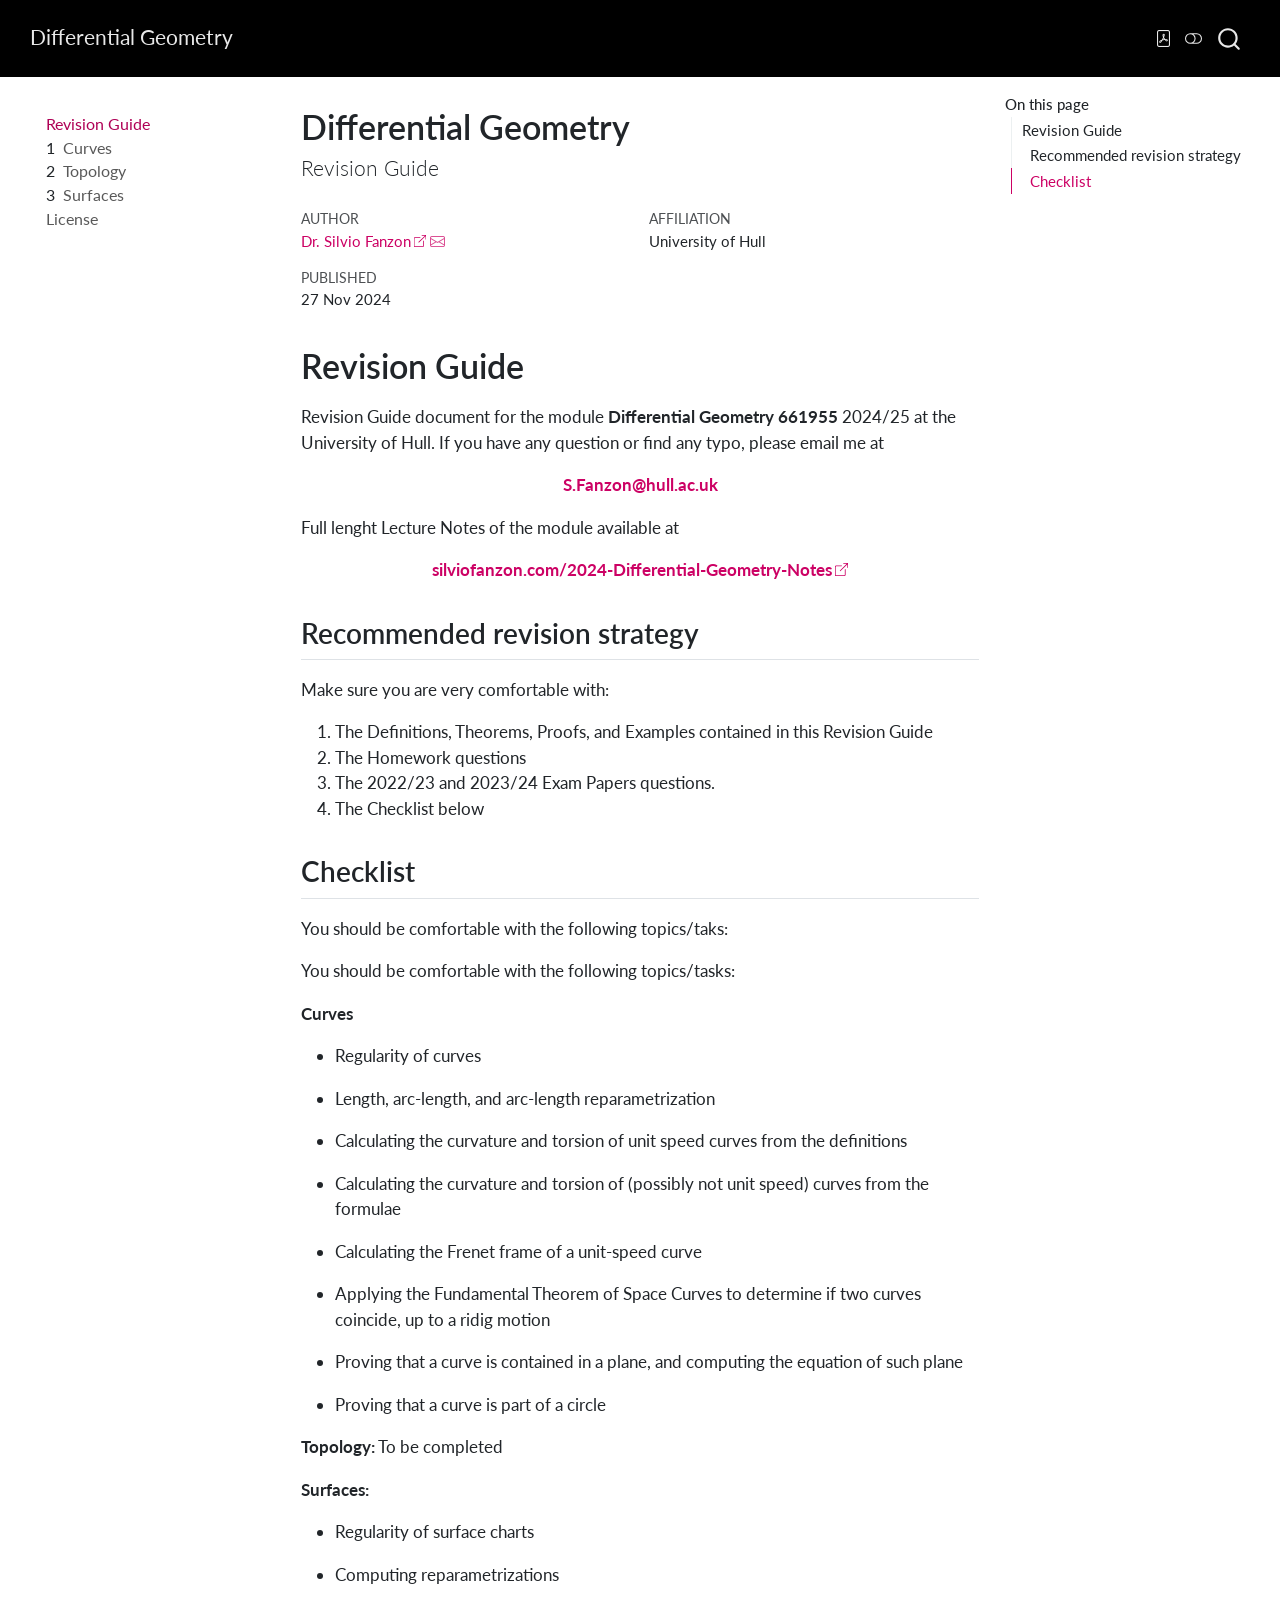
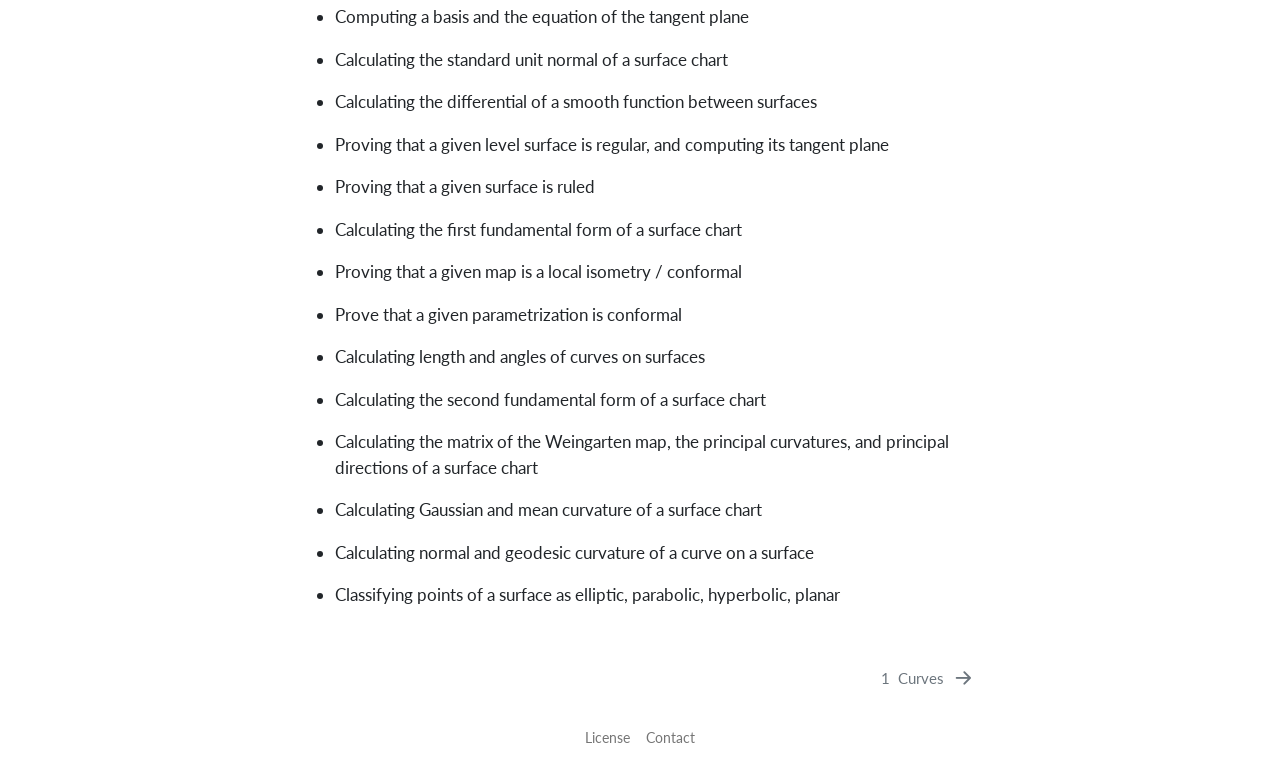
==== docs/index.html @ 099c8d50 "Signed-off-by: Silvio Fanzon <silvio.fanzon@gmail.com>" ====
<!DOCTYPE html>
<html xmlns="http://www.w3.org/1999/xhtml" lang="en" xml:lang="en"><head>

<meta charset="utf-8">
<meta name="generator" content="quarto-1.5.57">

<meta name="viewport" content="width=device-width, initial-scale=1.0, user-scalable=yes">

<meta name="author" content="Dr.&nbsp;Silvio Fanzon">
<meta name="dcterms.date" content="2024-11-27">

<title>Differential Geometry</title>
<style>
code{white-space: pre-wrap;}
span.smallcaps{font-variant: small-caps;}
div.columns{display: flex; gap: min(4vw, 1.5em);}
div.column{flex: auto; overflow-x: auto;}
div.hanging-indent{margin-left: 1.5em; text-indent: -1.5em;}
ul.task-list{list-style: none;}
ul.task-list li input[type="checkbox"] {
  width: 0.8em;
  margin: 0 0.8em 0.2em -1em; /* quarto-specific, see https://github.com/quarto-dev/quarto-cli/issues/4556 */ 
  vertical-align: middle;
}
</style>


<script src="site_libs/quarto-nav/quarto-nav.js"></script>
<script src="site_libs/quarto-nav/headroom.min.js"></script>
<script src="site_libs/clipboard/clipboard.min.js"></script>
<script src="site_libs/quarto-search/autocomplete.umd.js"></script>
<script src="site_libs/quarto-search/fuse.min.js"></script>
<script src="site_libs/quarto-search/quarto-search.js"></script>
<meta name="quarto:offset" content="./">
<link href="./sections/chap_1.html" rel="next">
<link href="./images/favicon.png" rel="icon" type="image/png">
<script src="site_libs/quarto-html/quarto.js"></script>
<script src="site_libs/quarto-html/popper.min.js"></script>
<script src="site_libs/quarto-html/tippy.umd.min.js"></script>
<script src="site_libs/quarto-html/anchor.min.js"></script>
<link href="site_libs/quarto-html/tippy.css" rel="stylesheet">
<link href="site_libs/quarto-html/quarto-syntax-highlighting.css" rel="stylesheet" class="quarto-color-scheme" id="quarto-text-highlighting-styles">
<link href="site_libs/quarto-html/quarto-syntax-highlighting-dark.css" rel="prefetch" class="quarto-color-scheme quarto-color-alternate" id="quarto-text-highlighting-styles">
<script src="site_libs/bootstrap/bootstrap.min.js"></script>
<link href="site_libs/bootstrap/bootstrap-icons.css" rel="stylesheet">
<link href="site_libs/bootstrap/bootstrap.min.css" rel="stylesheet" class="quarto-color-scheme" id="quarto-bootstrap" data-mode="light">
<link href="site_libs/bootstrap/bootstrap-dark.min.css" rel="prefetch" class="quarto-color-scheme quarto-color-alternate" id="quarto-bootstrap" data-mode="dark">
<link href="site_libs/quarto-contrib/foldbox/foldbox.css" rel="stylesheet">
<script id="quarto-search-options" type="application/json">{
  "location": "navbar",
  "copy-button": false,
  "collapse-after": 3,
  "panel-placement": "end",
  "type": "overlay",
  "limit": 50,
  "keyboard-shortcut": [
    "f",
    "/",
    "s"
  ],
  "language": {
    "search-no-results-text": "No results",
    "search-matching-documents-text": "matching documents",
    "search-copy-link-title": "Copy link to search",
    "search-hide-matches-text": "Hide additional matches",
    "search-more-match-text": "more match in this document",
    "search-more-matches-text": "more matches in this document",
    "search-clear-button-title": "Clear",
    "search-text-placeholder": "",
    "search-detached-cancel-button-title": "Cancel",
    "search-submit-button-title": "Submit",
    "search-label": "Search"
  }
}</script>
<style>
.TODO {
  --color1: #e7b1b4;
  --color2: #8c3236;
}
.Important {
  --color1: #f4cce0;
  --color2: #db4d92;
}
.Theorem {
  --color1: #f4cce0;
  --color2: #db4d92;
}
.Lemma {
  --color1: #f4cce0;
  --color2: #db4d92;
}
.Example {
  --color1: #bce5de;
  --color2: #21aa93;
}
.Question {
  --color1: #f4cce0;
  --color2: #db4d92;
}
.DONE {
  --color1: #cce7b1;
  --color2: #86b754;
}
.Warning {
  --color1: #f4cce0;
  --color2: #db4d92;
}
.Corollary {
  --color1: #f4cce0;
  --color2: #db4d92;
}
.Proposition {
  --color1: #f4cce0;
  --color2: #db4d92;
}
.Notation {
  --color1: #c6e6ed;
  --color2: #1995ad;
}
.Problem {
  --color1: #f4cce0;
  --color2: #db4d92;
}
.Remark {
  --color1: #bce5de;
  --color2: #21aa93;
}
.Definition {
  --color1: #c6e6ed;
  --color2: #1995ad;
}
.Proof {
  --color1: #f1f1f2;
  --color2: #c0c0c1;
}
.Conjecture {
  --color1: #f4cce0;
  --color2: #db4d92;
}
.Axiom {
  --color1: #f4cce0;
  --color2: #db4d92;
}
</style>


</head>

<body class="nav-sidebar floating nav-fixed">

<div id="quarto-search-results"></div>
  <header id="quarto-header" class="headroom fixed-top">
    <nav class="navbar navbar-expand-lg " data-bs-theme="dark">
      <div class="navbar-container container-fluid">
      <div class="navbar-brand-container mx-auto">
    <a class="navbar-brand" href="./index.html">
    <span class="navbar-title">Differential Geometry</span>
    </a>
  </div>
        <div class="quarto-navbar-tools tools-end">
    <a href="./Differential-Geometry.pdf" title="Download PDF" class="quarto-navigation-tool px-1" aria-label="Download PDF"><i class="bi bi-file-pdf"></i></a>
  <a href="" class="quarto-color-scheme-toggle quarto-navigation-tool  px-1" onclick="window.quartoToggleColorScheme(); return false;" title="Toggle dark mode"><i class="bi"></i></a>
</div>
          <div id="quarto-search" class="" title="Search"></div>
      </div> <!-- /container-fluid -->
    </nav>
  <nav class="quarto-secondary-nav">
    <div class="container-fluid d-flex">
      <button type="button" class="quarto-btn-toggle btn" data-bs-toggle="collapse" role="button" data-bs-target=".quarto-sidebar-collapse-item" aria-controls="quarto-sidebar" aria-expanded="false" aria-label="Toggle sidebar navigation" onclick="if (window.quartoToggleHeadroom) { window.quartoToggleHeadroom(); }">
        <i class="bi bi-layout-text-sidebar-reverse"></i>
      </button>
        <nav class="quarto-page-breadcrumbs" aria-label="breadcrumb"><ol class="breadcrumb"><li class="breadcrumb-item"><a href="./index.html">Revision Guide</a></li></ol></nav>
        <a class="flex-grow-1" role="navigation" data-bs-toggle="collapse" data-bs-target=".quarto-sidebar-collapse-item" aria-controls="quarto-sidebar" aria-expanded="false" aria-label="Toggle sidebar navigation" onclick="if (window.quartoToggleHeadroom) { window.quartoToggleHeadroom(); }">      
        </a>
    </div>
  </nav>
</header>
<!-- content -->
<div id="quarto-content" class="quarto-container page-columns page-rows-contents page-layout-article page-navbar">
<!-- sidebar -->
  <nav id="quarto-sidebar" class="sidebar collapse collapse-horizontal quarto-sidebar-collapse-item sidebar-navigation floating overflow-auto">
    <div class="sidebar-menu-container"> 
    <ul class="list-unstyled mt-1">
        <li class="sidebar-item">
  <div class="sidebar-item-container"> 
  <a href="./index.html" class="sidebar-item-text sidebar-link active">
 <span class="menu-text">Revision Guide</span></a>
  </div>
</li>
        <li class="sidebar-item">
  <div class="sidebar-item-container"> 
  <a href="./sections/chap_1.html" class="sidebar-item-text sidebar-link">
 <span class="menu-text"><span class="chapter-number">1</span>&nbsp; <span class="chapter-title">Curves</span></span></a>
  </div>
</li>
        <li class="sidebar-item">
  <div class="sidebar-item-container"> 
  <a href="./sections/chap_2.html" class="sidebar-item-text sidebar-link">
 <span class="menu-text"><span class="chapter-number">2</span>&nbsp; <span class="chapter-title">Topology</span></span></a>
  </div>
</li>
        <li class="sidebar-item">
  <div class="sidebar-item-container"> 
  <a href="./sections/chap_3.html" class="sidebar-item-text sidebar-link">
 <span class="menu-text"><span class="chapter-number">3</span>&nbsp; <span class="chapter-title">Surfaces</span></span></a>
  </div>
</li>
        <li class="sidebar-item">
  <div class="sidebar-item-container"> 
  <a href="./sections/license.html" class="sidebar-item-text sidebar-link">
 <span class="menu-text">License</span></a>
  </div>
</li>
    </ul>
    </div>
</nav>
<div id="quarto-sidebar-glass" class="quarto-sidebar-collapse-item" data-bs-toggle="collapse" data-bs-target=".quarto-sidebar-collapse-item"></div>
<!-- margin-sidebar -->
    <div id="quarto-margin-sidebar" class="sidebar margin-sidebar">
        <nav id="TOC" role="doc-toc" class="toc-active">
    <h2 id="toc-title">On this page</h2>
   
  <ul>
  <li><a href="#revision-guide" id="toc-revision-guide" class="nav-link active" data-scroll-target="#revision-guide">Revision Guide</a>
  <ul class="collapse">
  <li><a href="#recommended-revision-strategy" id="toc-recommended-revision-strategy" class="nav-link" data-scroll-target="#recommended-revision-strategy">Recommended revision strategy</a></li>
  <li><a href="#checklist" id="toc-checklist" class="nav-link" data-scroll-target="#checklist">Checklist</a></li>
  </ul></li>
  </ul>
</nav>
    </div>
<!-- main -->
<main class="content" id="quarto-document-content">

<header id="title-block-header" class="quarto-title-block default">
<div class="quarto-title">
<h1 class="title">Differential Geometry</h1>
<p class="subtitle lead">Revision Guide</p>
</div>


<div class="quarto-title-meta-author">
  <div class="quarto-title-meta-heading">Author</div>
  <div class="quarto-title-meta-heading">Affiliation</div>
  
    <div class="quarto-title-meta-contents">
    <p class="author"><a href="https://www.silviofanzon.com">Dr.&nbsp;Silvio Fanzon</a> <a href="mailto:S.Fanzon@hull.ac.uk" class="quarto-title-author-email"><i class="bi bi-envelope"></i></a> </p>
  </div>
  <div class="quarto-title-meta-contents">
        <p class="affiliation">
            University of Hull
          </p>
      </div>
  </div>

<div class="quarto-title-meta">

      
    <div>
    <div class="quarto-title-meta-heading">Published</div>
    <div class="quarto-title-meta-contents">
      <p class="date">27 Nov 2024</p>
    </div>
  </div>
  
    
  </div>
  


</header>


<section id="revision-guide" class="level1 unnumbered">
<h1 class="unnumbered">Revision Guide</h1>
<p>Revision Guide document for the module <strong>Differential Geometry 661955</strong> 2024/25 at the University of Hull. If you have any question or find any typo, please email me at</p>
<div style="text-align: center;">
<p><strong><a href="mailto:%20S.Fanzon@hull.ac.uk">S.Fanzon@hull.ac.uk</a></strong></p>
</div>
<p>Full lenght Lecture Notes of the module available at</p>
<div style="text-align: center;">
<p><strong><a href="https://www.silviofanzon.com/2024-Differential-Geometry-Notes">silviofanzon.com/2024-Differential-Geometry-Notes</a></strong></p>
</div>
<section id="recommended-revision-strategy" class="level2 unnumbered">
<h2 class="unnumbered anchored" data-anchor-id="recommended-revision-strategy">Recommended revision strategy</h2>
<p>Make sure you are very comfortable with:</p>
<ol type="1">
<li>The Definitions, Theorems, Proofs, and Examples contained in this Revision Guide</li>
<li>The Homework questions</li>
<li>The 2022/23 and 2023/24 Exam Papers questions.</li>
<li>The Checklist below</li>
</ol>
</section>
<section id="checklist" class="level2 unnumbered">
<h2 class="unnumbered anchored" data-anchor-id="checklist">Checklist</h2>
<p>You should be comfortable with the following topics/taks:</p>
<p>You should be comfortable with the following topics/tasks:</p>
<p><strong>Curves</strong></p>
<ul>
<li><p>Regularity of curves</p></li>
<li><p>Length, arc-length, and arc-length reparametrization</p></li>
<li><p>Calculating the curvature and torsion of unit speed curves from the definitions</p></li>
<li><p>Calculating the curvature and torsion of (possibly not unit speed) curves from the formulae</p></li>
<li><p>Calculating the Frenet frame of a unit-speed curve</p></li>
<li><p>Applying the Fundamental Theorem of Space Curves to determine if two curves coincide, up to a ridig motion</p></li>
<li><p>Proving that a curve is contained in a plane, and computing the equation of such plane</p></li>
<li><p>Proving that a curve is part of a circle</p></li>
</ul>
<p><strong>Topology:</strong> To be completed</p>
<p><strong>Surfaces:</strong></p>
<ul>
<li><p>Regularity of surface charts</p></li>
<li><p>Computing reparametrizations</p></li>
<li><p>Computing a basis and the equation of the tangent plane</p></li>
<li><p>Calculating the standard unit normal of a surface chart</p></li>
<li><p>Calculating the differential of a smooth function between surfaces</p></li>
<li><p>Proving that a given level surface is regular, and computing its tangent plane</p></li>
<li><p>Proving that a given surface is ruled</p></li>
<li><p>Calculating the first fundamental form of a surface chart</p></li>
<li><p>Proving that a given map is a local isometry / conformal</p></li>
<li><p>Prove that a given parametrization is conformal</p></li>
<li><p>Calculating length and angles of curves on surfaces</p></li>
<li><p>Calculating the second fundamental form of a surface chart</p></li>
<li><p>Calculating the matrix of the Weingarten map, the principal curvatures, and principal directions of a surface chart</p></li>
<li><p>Calculating Gaussian and mean curvature of a surface chart</p></li>
<li><p>Calculating normal and geodesic curvature of a curve on a surface</p></li>
<li><p>Classifying points of a surface as elliptic, parabolic, hyperbolic, planar</p></li>
</ul>


</section>
</section>

</main> <!-- /main -->
<script id="quarto-html-after-body" type="application/javascript">
window.document.addEventListener("DOMContentLoaded", function (event) {
  const toggleBodyColorMode = (bsSheetEl) => {
    const mode = bsSheetEl.getAttribute("data-mode");
    const bodyEl = window.document.querySelector("body");
    if (mode === "dark") {
      bodyEl.classList.add("quarto-dark");
      bodyEl.classList.remove("quarto-light");
    } else {
      bodyEl.classList.add("quarto-light");
      bodyEl.classList.remove("quarto-dark");
    }
  }
  const toggleBodyColorPrimary = () => {
    const bsSheetEl = window.document.querySelector("link#quarto-bootstrap");
    if (bsSheetEl) {
      toggleBodyColorMode(bsSheetEl);
    }
  }
  toggleBodyColorPrimary();  
  const disableStylesheet = (stylesheets) => {
    for (let i=0; i < stylesheets.length; i++) {
      const stylesheet = stylesheets[i];
      stylesheet.rel = 'prefetch';
    }
  }
  const enableStylesheet = (stylesheets) => {
    for (let i=0; i < stylesheets.length; i++) {
      const stylesheet = stylesheets[i];
      stylesheet.rel = 'stylesheet';
    }
  }
  const manageTransitions = (selector, allowTransitions) => {
    const els = window.document.querySelectorAll(selector);
    for (let i=0; i < els.length; i++) {
      const el = els[i];
      if (allowTransitions) {
        el.classList.remove('notransition');
      } else {
        el.classList.add('notransition');
      }
    }
  }
  const toggleGiscusIfUsed = (isAlternate, darkModeDefault) => {
    const baseTheme = document.querySelector('#giscus-base-theme')?.value ?? 'light';
    const alternateTheme = document.querySelector('#giscus-alt-theme')?.value ?? 'dark';
    let newTheme = '';
    if(darkModeDefault) {
      newTheme = isAlternate ? baseTheme : alternateTheme;
    } else {
      newTheme = isAlternate ? alternateTheme : baseTheme;
    }
    const changeGiscusTheme = () => {
      // From: https://github.com/giscus/giscus/issues/336
      const sendMessage = (message) => {
        const iframe = document.querySelector('iframe.giscus-frame');
        if (!iframe) return;
        iframe.contentWindow.postMessage({ giscus: message }, 'https://giscus.app');
      }
      sendMessage({
        setConfig: {
          theme: newTheme
        }
      });
    }
    const isGiscussLoaded = window.document.querySelector('iframe.giscus-frame') !== null;
    if (isGiscussLoaded) {
      changeGiscusTheme();
    }
  }
  const toggleColorMode = (alternate) => {
    // Switch the stylesheets
    const alternateStylesheets = window.document.querySelectorAll('link.quarto-color-scheme.quarto-color-alternate');
    manageTransitions('#quarto-margin-sidebar .nav-link', false);
    if (alternate) {
      enableStylesheet(alternateStylesheets);
      for (const sheetNode of alternateStylesheets) {
        if (sheetNode.id === "quarto-bootstrap") {
          toggleBodyColorMode(sheetNode);
        }
      }
    } else {
      disableStylesheet(alternateStylesheets);
      toggleBodyColorPrimary();
    }
    manageTransitions('#quarto-margin-sidebar .nav-link', true);
    // Switch the toggles
    const toggles = window.document.querySelectorAll('.quarto-color-scheme-toggle');
    for (let i=0; i < toggles.length; i++) {
      const toggle = toggles[i];
      if (toggle) {
        if (alternate) {
          toggle.classList.add("alternate");     
        } else {
          toggle.classList.remove("alternate");
        }
      }
    }
    // Hack to workaround the fact that safari doesn't
    // properly recolor the scrollbar when toggling (#1455)
    if (navigator.userAgent.indexOf('Safari') > 0 && navigator.userAgent.indexOf('Chrome') == -1) {
      manageTransitions("body", false);
      window.scrollTo(0, 1);
      setTimeout(() => {
        window.scrollTo(0, 0);
        manageTransitions("body", true);
      }, 40);  
    }
  }
  const isFileUrl = () => { 
    return window.location.protocol === 'file:';
  }
  const hasAlternateSentinel = () => {  
    let styleSentinel = getColorSchemeSentinel();
    if (styleSentinel !== null) {
      return styleSentinel === "alternate";
    } else {
      return false;
    }
  }
  const setStyleSentinel = (alternate) => {
    const value = alternate ? "alternate" : "default";
    if (!isFileUrl()) {
      window.localStorage.setItem("quarto-color-scheme", value);
    } else {
      localAlternateSentinel = value;
    }
  }
  const getColorSchemeSentinel = () => {
    if (!isFileUrl()) {
      const storageValue = window.localStorage.getItem("quarto-color-scheme");
      return storageValue != null ? storageValue : localAlternateSentinel;
    } else {
      return localAlternateSentinel;
    }
  }
  const darkModeDefault = false;
  let localAlternateSentinel = darkModeDefault ? 'alternate' : 'default';
  // Dark / light mode switch
  window.quartoToggleColorScheme = () => {
    // Read the current dark / light value 
    let toAlternate = !hasAlternateSentinel();
    toggleColorMode(toAlternate);
    setStyleSentinel(toAlternate);
    toggleGiscusIfUsed(toAlternate, darkModeDefault);
  };
  // Ensure there is a toggle, if there isn't float one in the top right
  if (window.document.querySelector('.quarto-color-scheme-toggle') === null) {
    const a = window.document.createElement('a');
    a.classList.add('top-right');
    a.classList.add('quarto-color-scheme-toggle');
    a.href = "";
    a.onclick = function() { try { window.quartoToggleColorScheme(); } catch {} return false; };
    const i = window.document.createElement("i");
    i.classList.add('bi');
    a.appendChild(i);
    window.document.body.appendChild(a);
  }
  // Switch to dark mode if need be
  if (hasAlternateSentinel()) {
    toggleColorMode(true);
  } else {
    toggleColorMode(false);
  }
  const icon = "";
  const anchorJS = new window.AnchorJS();
  anchorJS.options = {
    placement: 'right',
    icon: icon
  };
  anchorJS.add('.anchored');
  const isCodeAnnotation = (el) => {
    for (const clz of el.classList) {
      if (clz.startsWith('code-annotation-')) {                     
        return true;
      }
    }
    return false;
  }
  const onCopySuccess = function(e) {
    // button target
    const button = e.trigger;
    // don't keep focus
    button.blur();
    // flash "checked"
    button.classList.add('code-copy-button-checked');
    var currentTitle = button.getAttribute("title");
    button.setAttribute("title", "Copied!");
    let tooltip;
    if (window.bootstrap) {
      button.setAttribute("data-bs-toggle", "tooltip");
      button.setAttribute("data-bs-placement", "left");
      button.setAttribute("data-bs-title", "Copied!");
      tooltip = new bootstrap.Tooltip(button, 
        { trigger: "manual", 
          customClass: "code-copy-button-tooltip",
          offset: [0, -8]});
      tooltip.show();    
    }
    setTimeout(function() {
      if (tooltip) {
        tooltip.hide();
        button.removeAttribute("data-bs-title");
        button.removeAttribute("data-bs-toggle");
        button.removeAttribute("data-bs-placement");
      }
      button.setAttribute("title", currentTitle);
      button.classList.remove('code-copy-button-checked');
    }, 1000);
    // clear code selection
    e.clearSelection();
  }
  const getTextToCopy = function(trigger) {
      const codeEl = trigger.previousElementSibling.cloneNode(true);
      for (const childEl of codeEl.children) {
        if (isCodeAnnotation(childEl)) {
          childEl.remove();
        }
      }
      return codeEl.innerText;
  }
  const clipboard = new window.ClipboardJS('.code-copy-button:not([data-in-quarto-modal])', {
    text: getTextToCopy
  });
  clipboard.on('success', onCopySuccess);
  if (window.document.getElementById('quarto-embedded-source-code-modal')) {
    // For code content inside modals, clipBoardJS needs to be initialized with a container option
    // TODO: Check when it could be a function (https://github.com/zenorocha/clipboard.js/issues/860)
    const clipboardModal = new window.ClipboardJS('.code-copy-button[data-in-quarto-modal]', {
      text: getTextToCopy,
      container: window.document.getElementById('quarto-embedded-source-code-modal')
    });
    clipboardModal.on('success', onCopySuccess);
  }
    var localhostRegex = new RegExp(/^(?:http|https):\/\/localhost\:?[0-9]*\//);
    var mailtoRegex = new RegExp(/^mailto:/);
      var filterRegex = new RegExp('/' + window.location.host + '/');
    var isInternal = (href) => {
        return filterRegex.test(href) || localhostRegex.test(href) || mailtoRegex.test(href);
    }
    // Inspect non-navigation links and adorn them if external
 	var links = window.document.querySelectorAll('a[href]:not(.nav-link):not(.navbar-brand):not(.toc-action):not(.sidebar-link):not(.sidebar-item-toggle):not(.pagination-link):not(.no-external):not([aria-hidden]):not(.dropdown-item):not(.quarto-navigation-tool):not(.about-link)');
    for (var i=0; i<links.length; i++) {
      const link = links[i];
      if (!isInternal(link.href)) {
        // undo the damage that might have been done by quarto-nav.js in the case of
        // links that we want to consider external
        if (link.dataset.originalHref !== undefined) {
          link.href = link.dataset.originalHref;
        }
          // default icon
          link.classList.add("external");
      }
    }
  function tippyHover(el, contentFn, onTriggerFn, onUntriggerFn) {
    const config = {
      allowHTML: true,
      maxWidth: 500,
      delay: 100,
      arrow: false,
      appendTo: function(el) {
          return el.parentElement;
      },
      interactive: true,
      interactiveBorder: 10,
      theme: 'quarto',
      placement: 'bottom-start',
    };
    if (contentFn) {
      config.content = contentFn;
    }
    if (onTriggerFn) {
      config.onTrigger = onTriggerFn;
    }
    if (onUntriggerFn) {
      config.onUntrigger = onUntriggerFn;
    }
    window.tippy(el, config); 
  }
  const noterefs = window.document.querySelectorAll('a[role="doc-noteref"]');
  for (var i=0; i<noterefs.length; i++) {
    const ref = noterefs[i];
    tippyHover(ref, function() {
      // use id or data attribute instead here
      let href = ref.getAttribute('data-footnote-href') || ref.getAttribute('href');
      try { href = new URL(href).hash; } catch {}
      const id = href.replace(/^#\/?/, "");
      const note = window.document.getElementById(id);
      if (note) {
        return note.innerHTML;
      } else {
        return "";
      }
    });
  }
  const xrefs = window.document.querySelectorAll('a.quarto-xref');
  const processXRef = (id, note) => {
    // Strip column container classes
    const stripColumnClz = (el) => {
      el.classList.remove("page-full", "page-columns");
      if (el.children) {
        for (const child of el.children) {
          stripColumnClz(child);
        }
      }
    }
    stripColumnClz(note)
    if (id === null || id.startsWith('sec-')) {
      // Special case sections, only their first couple elements
      const container = document.createElement("div");
      if (note.children && note.children.length > 2) {
        container.appendChild(note.children[0].cloneNode(true));
        for (let i = 1; i < note.children.length; i++) {
          const child = note.children[i];
          if (child.tagName === "P" && child.innerText === "") {
            continue;
          } else {
            container.appendChild(child.cloneNode(true));
            break;
          }
        }
        if (window.Quarto?.typesetMath) {
          window.Quarto.typesetMath(container);
        }
        return container.innerHTML
      } else {
        if (window.Quarto?.typesetMath) {
          window.Quarto.typesetMath(note);
        }
        return note.innerHTML;
      }
    } else {
      // Remove any anchor links if they are present
      const anchorLink = note.querySelector('a.anchorjs-link');
      if (anchorLink) {
        anchorLink.remove();
      }
      if (window.Quarto?.typesetMath) {
        window.Quarto.typesetMath(note);
      }
      // TODO in 1.5, we should make sure this works without a callout special case
      if (note.classList.contains("callout")) {
        return note.outerHTML;
      } else {
        return note.innerHTML;
      }
    }
  }
  for (var i=0; i<xrefs.length; i++) {
    const xref = xrefs[i];
    tippyHover(xref, undefined, function(instance) {
      instance.disable();
      let url = xref.getAttribute('href');
      let hash = undefined; 
      if (url.startsWith('#')) {
        hash = url;
      } else {
        try { hash = new URL(url).hash; } catch {}
      }
      if (hash) {
        const id = hash.replace(/^#\/?/, "");
        const note = window.document.getElementById(id);
        if (note !== null) {
          try {
            const html = processXRef(id, note.cloneNode(true));
            instance.setContent(html);
          } finally {
            instance.enable();
            instance.show();
          }
        } else {
          // See if we can fetch this
          fetch(url.split('#')[0])
          .then(res => res.text())
          .then(html => {
            const parser = new DOMParser();
            const htmlDoc = parser.parseFromString(html, "text/html");
            const note = htmlDoc.getElementById(id);
            if (note !== null) {
              const html = processXRef(id, note);
              instance.setContent(html);
            } 
          }).finally(() => {
            instance.enable();
            instance.show();
          });
        }
      } else {
        // See if we can fetch a full url (with no hash to target)
        // This is a special case and we should probably do some content thinning / targeting
        fetch(url)
        .then(res => res.text())
        .then(html => {
          const parser = new DOMParser();
          const htmlDoc = parser.parseFromString(html, "text/html");
          const note = htmlDoc.querySelector('main.content');
          if (note !== null) {
            // This should only happen for chapter cross references
            // (since there is no id in the URL)
            // remove the first header
            if (note.children.length > 0 && note.children[0].tagName === "HEADER") {
              note.children[0].remove();
            }
            const html = processXRef(null, note);
            instance.setContent(html);
          } 
        }).finally(() => {
          instance.enable();
          instance.show();
        });
      }
    }, function(instance) {
    });
  }
      let selectedAnnoteEl;
      const selectorForAnnotation = ( cell, annotation) => {
        let cellAttr = 'data-code-cell="' + cell + '"';
        let lineAttr = 'data-code-annotation="' +  annotation + '"';
        const selector = 'span[' + cellAttr + '][' + lineAttr + ']';
        return selector;
      }
      const selectCodeLines = (annoteEl) => {
        const doc = window.document;
        const targetCell = annoteEl.getAttribute("data-target-cell");
        const targetAnnotation = annoteEl.getAttribute("data-target-annotation");
        const annoteSpan = window.document.querySelector(selectorForAnnotation(targetCell, targetAnnotation));
        const lines = annoteSpan.getAttribute("data-code-lines").split(",");
        const lineIds = lines.map((line) => {
          return targetCell + "-" + line;
        })
        let top = null;
        let height = null;
        let parent = null;
        if (lineIds.length > 0) {
            //compute the position of the single el (top and bottom and make a div)
            const el = window.document.getElementById(lineIds[0]);
            top = el.offsetTop;
            height = el.offsetHeight;
            parent = el.parentElement.parentElement;
          if (lineIds.length > 1) {
            const lastEl = window.document.getElementById(lineIds[lineIds.length - 1]);
            const bottom = lastEl.offsetTop + lastEl.offsetHeight;
            height = bottom - top;
          }
          if (top !== null && height !== null && parent !== null) {
            // cook up a div (if necessary) and position it 
            let div = window.document.getElementById("code-annotation-line-highlight");
            if (div === null) {
              div = window.document.createElement("div");
              div.setAttribute("id", "code-annotation-line-highlight");
              div.style.position = 'absolute';
              parent.appendChild(div);
            }
            div.style.top = top - 2 + "px";
            div.style.height = height + 4 + "px";
            div.style.left = 0;
            let gutterDiv = window.document.getElementById("code-annotation-line-highlight-gutter");
            if (gutterDiv === null) {
              gutterDiv = window.document.createElement("div");
              gutterDiv.setAttribute("id", "code-annotation-line-highlight-gutter");
              gutterDiv.style.position = 'absolute';
              const codeCell = window.document.getElementById(targetCell);
              const gutter = codeCell.querySelector('.code-annotation-gutter');
              gutter.appendChild(gutterDiv);
            }
            gutterDiv.style.top = top - 2 + "px";
            gutterDiv.style.height = height + 4 + "px";
          }
          selectedAnnoteEl = annoteEl;
        }
      };
      const unselectCodeLines = () => {
        const elementsIds = ["code-annotation-line-highlight", "code-annotation-line-highlight-gutter"];
        elementsIds.forEach((elId) => {
          const div = window.document.getElementById(elId);
          if (div) {
            div.remove();
          }
        });
        selectedAnnoteEl = undefined;
      };
        // Handle positioning of the toggle
    window.addEventListener(
      "resize",
      throttle(() => {
        elRect = undefined;
        if (selectedAnnoteEl) {
          selectCodeLines(selectedAnnoteEl);
        }
      }, 10)
    );
    function throttle(fn, ms) {
    let throttle = false;
    let timer;
      return (...args) => {
        if(!throttle) { // first call gets through
            fn.apply(this, args);
            throttle = true;
        } else { // all the others get throttled
            if(timer) clearTimeout(timer); // cancel #2
            timer = setTimeout(() => {
              fn.apply(this, args);
              timer = throttle = false;
            }, ms);
        }
      };
    }
      // Attach click handler to the DT
      const annoteDls = window.document.querySelectorAll('dt[data-target-cell]');
      for (const annoteDlNode of annoteDls) {
        annoteDlNode.addEventListener('click', (event) => {
          const clickedEl = event.target;
          if (clickedEl !== selectedAnnoteEl) {
            unselectCodeLines();
            const activeEl = window.document.querySelector('dt[data-target-cell].code-annotation-active');
            if (activeEl) {
              activeEl.classList.remove('code-annotation-active');
            }
            selectCodeLines(clickedEl);
            clickedEl.classList.add('code-annotation-active');
          } else {
            // Unselect the line
            unselectCodeLines();
            clickedEl.classList.remove('code-annotation-active');
          }
        });
      }
  const findCites = (el) => {
    const parentEl = el.parentElement;
    if (parentEl) {
      const cites = parentEl.dataset.cites;
      if (cites) {
        return {
          el,
          cites: cites.split(' ')
        };
      } else {
        return findCites(el.parentElement)
      }
    } else {
      return undefined;
    }
  };
  var bibliorefs = window.document.querySelectorAll('a[role="doc-biblioref"]');
  for (var i=0; i<bibliorefs.length; i++) {
    const ref = bibliorefs[i];
    const citeInfo = findCites(ref);
    if (citeInfo) {
      tippyHover(citeInfo.el, function() {
        var popup = window.document.createElement('div');
        citeInfo.cites.forEach(function(cite) {
          var citeDiv = window.document.createElement('div');
          citeDiv.classList.add('hanging-indent');
          citeDiv.classList.add('csl-entry');
          var biblioDiv = window.document.getElementById('ref-' + cite);
          if (biblioDiv) {
            citeDiv.innerHTML = biblioDiv.innerHTML;
          }
          popup.appendChild(citeDiv);
        });
        return popup.innerHTML;
      });
    }
  }
});
</script>
<nav class="page-navigation">
  <div class="nav-page nav-page-previous">
  </div>
  <div class="nav-page nav-page-next">
      <a href="./sections/chap_1.html" class="pagination-link" aria-label="Curves">
        <span class="nav-page-text"><span class="chapter-number">1</span>&nbsp; <span class="chapter-title">Curves</span></span> <i class="bi bi-arrow-right-short"></i>
      </a>
  </div>
</nav>
</div> <!-- /content -->
<footer class="footer">
  <div class="nav-footer">
    <div class="nav-footer-left">
      &nbsp;
    </div>   
    <div class="nav-footer-center">
      <ul class="footer-items list-unstyled">
    <li class="nav-item">
    <a class="nav-link active" href="./sections/license.html" aria-current="page">
<p>License</p>
</a>
  </li>  
    <li class="nav-item">
    <a class="nav-link" href="https://www.silviofanzon.com/contact">
<p>Contact</p>
</a>
  </li>  
</ul>
    </div>
    <div class="nav-footer-right">
      &nbsp;
    </div>
  </div>
</footer>




</body></html>
---- docs/site_libs/quarto-html/tippy.css ----
.tippy-box[data-animation=fade][data-state=hidden]{opacity:0}[data-tippy-root]{max-width:calc(100vw - 10px)}.tippy-box{position:relative;background-color:#333;color:#fff;border-radius:4px;font-size:14px;line-height:1.4;white-space:normal;outline:0;transition-property:transform,visibility,opacity}.tippy-box[data-placement^=top]>.tippy-arrow{bottom:0}.tippy-box[data-placement^=top]>.tippy-arrow:before{bottom:-7px;left:0;border-width:8px 8px 0;border-top-color:initial;transform-origin:center top}.tippy-box[data-placement^=bottom]>.tippy-arrow{top:0}.tippy-box[data-placement^=bottom]>.tippy-arrow:before{top:-7px;left:0;border-width:0 8px 8px;border-bottom-color:initial;transform-origin:center bottom}.tippy-box[data-placement^=left]>.tippy-arrow{right:0}.tippy-box[data-placement^=left]>.tippy-arrow:before{border-width:8px 0 8px 8px;border-left-color:initial;right:-7px;transform-origin:center left}.tippy-box[data-placement^=right]>.tippy-arrow{left:0}.tippy-box[data-placement^=right]>.tippy-arrow:before{left:-7px;border-width:8px 8px 8px 0;border-right-color:initial;transform-origin:center right}.tippy-box[data-inertia][data-state=visible]{transition-timing-function:cubic-bezier(.54,1.5,.38,1.11)}.tippy-arrow{width:16px;height:16px;color:#333}.tippy-arrow:before{content:"";position:absolute;border-color:transparent;border-style:solid}.tippy-content{position:relative;padding:5px 9px;z-index:1}
---- docs/site_libs/quarto-html/quarto-syntax-highlighting.css ----
/* quarto syntax highlight colors */
:root {
  --quarto-hl-ot-color: #003B4F;
  --quarto-hl-at-color: #657422;
  --quarto-hl-ss-color: #20794D;
  --quarto-hl-an-color: #5E5E5E;
  --quarto-hl-fu-color: #4758AB;
  --quarto-hl-st-color: #20794D;
  --quarto-hl-cf-color: #003B4F;
  --quarto-hl-op-color: #5E5E5E;
  --quarto-hl-er-color: #AD0000;
  --quarto-hl-bn-color: #AD0000;
  --quarto-hl-al-color: #AD0000;
  --quarto-hl-va-color: #111111;
  --quarto-hl-bu-color: inherit;
  --quarto-hl-ex-color: inherit;
  --quarto-hl-pp-color: #AD0000;
  --quarto-hl-in-color: #5E5E5E;
  --quarto-hl-vs-color: #20794D;
  --quarto-hl-wa-color: #5E5E5E;
  --quarto-hl-do-color: #5E5E5E;
  --quarto-hl-im-color: #00769E;
  --quarto-hl-ch-color: #20794D;
  --quarto-hl-dt-color: #AD0000;
  --quarto-hl-fl-color: #AD0000;
  --quarto-hl-co-color: #5E5E5E;
  --quarto-hl-cv-color: #5E5E5E;
  --quarto-hl-cn-color: #8f5902;
  --quarto-hl-sc-color: #5E5E5E;
  --quarto-hl-dv-color: #AD0000;
  --quarto-hl-kw-color: #003B4F;
}

/* other quarto variables */
:root {
  --quarto-font-monospace: SFMono-Regular, Menlo, Monaco, Consolas, "Liberation Mono", "Courier New", monospace;
}

pre > code.sourceCode > span {
  color: #003B4F;
}

code span {
  color: #003B4F;
}

code.sourceCode > span {
  color: #003B4F;
}

div.sourceCode,
div.sourceCode pre.sourceCode {
  color: #003B4F;
}

code span.ot {
  color: #003B4F;
  font-style: inherit;
}

code span.at {
  color: #657422;
  font-style: inherit;
}

code span.ss {
  color: #20794D;
  font-style: inherit;
}

code span.an {
  color: #5E5E5E;
  font-style: inherit;
}

code span.fu {
  color: #4758AB;
  font-style: inherit;
}

code span.st {
  color: #20794D;
  font-style: inherit;
}

code span.cf {
  color: #003B4F;
  font-weight: bold;
  font-style: inherit;
}

code span.op {
  color: #5E5E5E;
  font-style: inherit;
}

code span.er {
  color: #AD0000;
  font-style: inherit;
}

code span.bn {
  color: #AD0000;
  font-style: inherit;
}

code span.al {
  color: #AD0000;
  font-style: inherit;
}

code span.va {
  color: #111111;
  font-style: inherit;
}

code span.bu {
  font-style: inherit;
}

code span.ex {
  font-style: inherit;
}

code span.pp {
  color: #AD0000;
  font-style: inherit;
}

code span.in {
  color: #5E5E5E;
  font-style: inherit;
}

code span.vs {
  color: #20794D;
  font-style: inherit;
}

code span.wa {
  color: #5E5E5E;
  font-style: italic;
}

code span.do {
  color: #5E5E5E;
  font-style: italic;
}

code span.im {
  color: #00769E;
  font-style: inherit;
}

code span.ch {
  color: #20794D;
  font-style: inherit;
}

code span.dt {
  color: #AD0000;
  font-style: inherit;
}

code span.fl {
  color: #AD0000;
  font-style: inherit;
}

code span.co {
  color: #5E5E5E;
  font-style: inherit;
}

code span.cv {
  color: #5E5E5E;
  font-style: italic;
}

code span.cn {
  color: #8f5902;
  font-style: inherit;
}

code span.sc {
  color: #5E5E5E;
  font-style: inherit;
}

code span.dv {
  color: #AD0000;
  font-style: inherit;
}

code span.kw {
  color: #003B4F;
  font-weight: bold;
  font-style: inherit;
}

.prevent-inlining {
  content: "</";
}

/*# sourceMappingURL=debc5d5d77c3f9108843748ff7464032.css.map */
---- docs/site_libs/quarto-html/quarto-syntax-highlighting-dark.css ----
/* quarto syntax highlight colors */
:root {
  --quarto-hl-al-color: #f07178;
  --quarto-hl-an-color: #d4d0ab;
  --quarto-hl-at-color: #00e0e0;
  --quarto-hl-bn-color: #d4d0ab;
  --quarto-hl-bu-color: #abe338;
  --quarto-hl-ch-color: #abe338;
  --quarto-hl-co-color: #f8f8f2;
  --quarto-hl-cv-color: #ffd700;
  --quarto-hl-cn-color: #ffd700;
  --quarto-hl-cf-color: #ffa07a;
  --quarto-hl-dt-color: #ffa07a;
  --quarto-hl-dv-color: #d4d0ab;
  --quarto-hl-do-color: #f8f8f2;
  --quarto-hl-er-color: #f07178;
  --quarto-hl-ex-color: #00e0e0;
  --quarto-hl-fl-color: #d4d0ab;
  --quarto-hl-fu-color: #ffa07a;
  --quarto-hl-im-color: #abe338;
  --quarto-hl-in-color: #d4d0ab;
  --quarto-hl-kw-color: #ffa07a;
  --quarto-hl-op-color: #ffa07a;
  --quarto-hl-ot-color: #00e0e0;
  --quarto-hl-pp-color: #dcc6e0;
  --quarto-hl-re-color: #00e0e0;
  --quarto-hl-sc-color: #abe338;
  --quarto-hl-ss-color: #abe338;
  --quarto-hl-st-color: #abe338;
  --quarto-hl-va-color: #00e0e0;
  --quarto-hl-vs-color: #abe338;
  --quarto-hl-wa-color: #dcc6e0;
}

/* other quarto variables */
:root {
  --quarto-font-monospace: SFMono-Regular, Menlo, Monaco, Consolas, "Liberation Mono", "Courier New", monospace;
}

code span.al {
  background-color: #2a0f15;
  font-weight: bold;
  color: #f07178;
}

code span.an {
  color: #d4d0ab;
}

code span.at {
  color: #00e0e0;
}

code span.bn {
  color: #d4d0ab;
}

code span.bu {
  color: #abe338;
}

code span.ch {
  color: #abe338;
}

code span.co {
  font-style: italic;
  color: #f8f8f2;
}

code span.cv {
  color: #ffd700;
}

code span.cn {
  color: #ffd700;
}

code span.cf {
  font-weight: bold;
  color: #ffa07a;
}

code span.dt {
  color: #ffa07a;
}

code span.dv {
  color: #d4d0ab;
}

code span.do {
  color: #f8f8f2;
}

code span.er {
  color: #f07178;
  text-decoration: underline;
}

code span.ex {
  font-weight: bold;
  color: #00e0e0;
}

code span.fl {
  color: #d4d0ab;
}

code span.fu {
  color: #ffa07a;
}

code span.im {
  color: #abe338;
}

code span.in {
  color: #d4d0ab;
}

code span.kw {
  font-weight: bold;
  color: #ffa07a;
}

pre > code.sourceCode > span {
  color: #f8f8f2;
}

code span {
  color: #f8f8f2;
}

code.sourceCode > span {
  color: #f8f8f2;
}

div.sourceCode,
div.sourceCode pre.sourceCode {
  color: #f8f8f2;
}

code span.op {
  color: #ffa07a;
}

code span.ot {
  color: #00e0e0;
}

code span.pp {
  color: #dcc6e0;
}

code span.re {
  background-color: #f8f8f2;
  color: #00e0e0;
}

code span.sc {
  color: #abe338;
}

code span.ss {
  color: #abe338;
}

code span.st {
  color: #abe338;
}

code span.va {
  color: #00e0e0;
}

code span.vs {
  color: #abe338;
}

code span.wa {
  color: #dcc6e0;
}

.prevent-inlining {
  content: "</";
}

/*# sourceMappingURL=935a306eefa94366c21e1a970dddb765.css.map */
---- docs/site_libs/quarto-contrib/foldbox/foldbox.css ----
.fbx-default{
  --color1: #c7c7d0;
  --color2: #a3a3aa;
  
  --border-color: var(--color2);
  --title-color:  #1b1b1b;
  --title-background-color: var(--color1);
  --title-padding: 0.5rem;
  --border-radius: .3rem;
  
  --padding-left: .8rem; /* for title (summary) and content (next div) */
  --padding-content: 0.5rem; 
  
  --thickshadow: 4px 4px 6px #555;
  --thinshadow: 1px 1px 2px #555;
  --noshadow: 0px 0px 0px #FFF;
}


/* for button placement */
details.fbx-default[open] {
  position: relative;
}

details.fbx-default > summary{
  background-color: var(--title-background-color);
  color: var(--title-color);
 
  cursor: pointer;
  
  border-radius: var(--border-radius);
  border-left: var(--border-radius) solid var(--border-color);
  border-bottom: 1px solid var(--border-color);
  box-shadow: var(--thinshadow);
 
  padding: var(--title-padding);
  padding-left: var(--padding-left);
}

details.fbx-default > summary:hover{
  box-shadow: var(--thickshadow);
}

details.fbx-default[open] > summary{
  border-bottom-left-radius: 0px;
}

details.fbx-default > div{
  padding: var(--padding-content);
  padding-left: var(--padding-left);
  padding-bottom: 0;

  border-left: var(--border-radius) solid var(--border-color);
  border-top: 0;
  margin-top: 0;
  border-left: .3rem solid var(--border-color);
  border-bottom: 1px solid var(--border-color);
  border-bottom-left-radius: .3rem;
}

/* simple box */

details.fbx-simplebox > div{
  padding-bottom: 0;
  border-right: 1px solid var(--border-color);
  border-bottom-right-radius: .3rem;
}


/* ------ closebutton --- */

.closebutton{
  --close-text: "▲";
  --close-background-color: #dddddd;
  --close-hover-background-color: var(--title-background-color);
  --close-hover-color: var(--title-color);
}

/* adjust this by hand if close button gets in the way: just add <br/> at the end
details.closebutton[open]{
    padding-bottom: 1rem;
}
*/

details.closebutton[open] > summary::after {
  display: button;
  content: var(--close-text);
/*
background-color: var(--close-background-color); 
*/  
  border: 1px solid var(--close-background-color);
  border-radius: 0.3rem;
  padding: .2rem 0.5rem 0.2rem 0.5rem;
  box-shadow: var(--thinshadow);
  position: absolute;
  right: 0;/*1rem;*/
  bottom: .5rem;
}

details.closebutton[open] > summary:hover::after {
  background-color: var(--close-hover-background-color); 
  border: 1px solid var(--border-color);
  color: var(--close-hover-color);
  box-shadow: var(--thickshadow); 
}
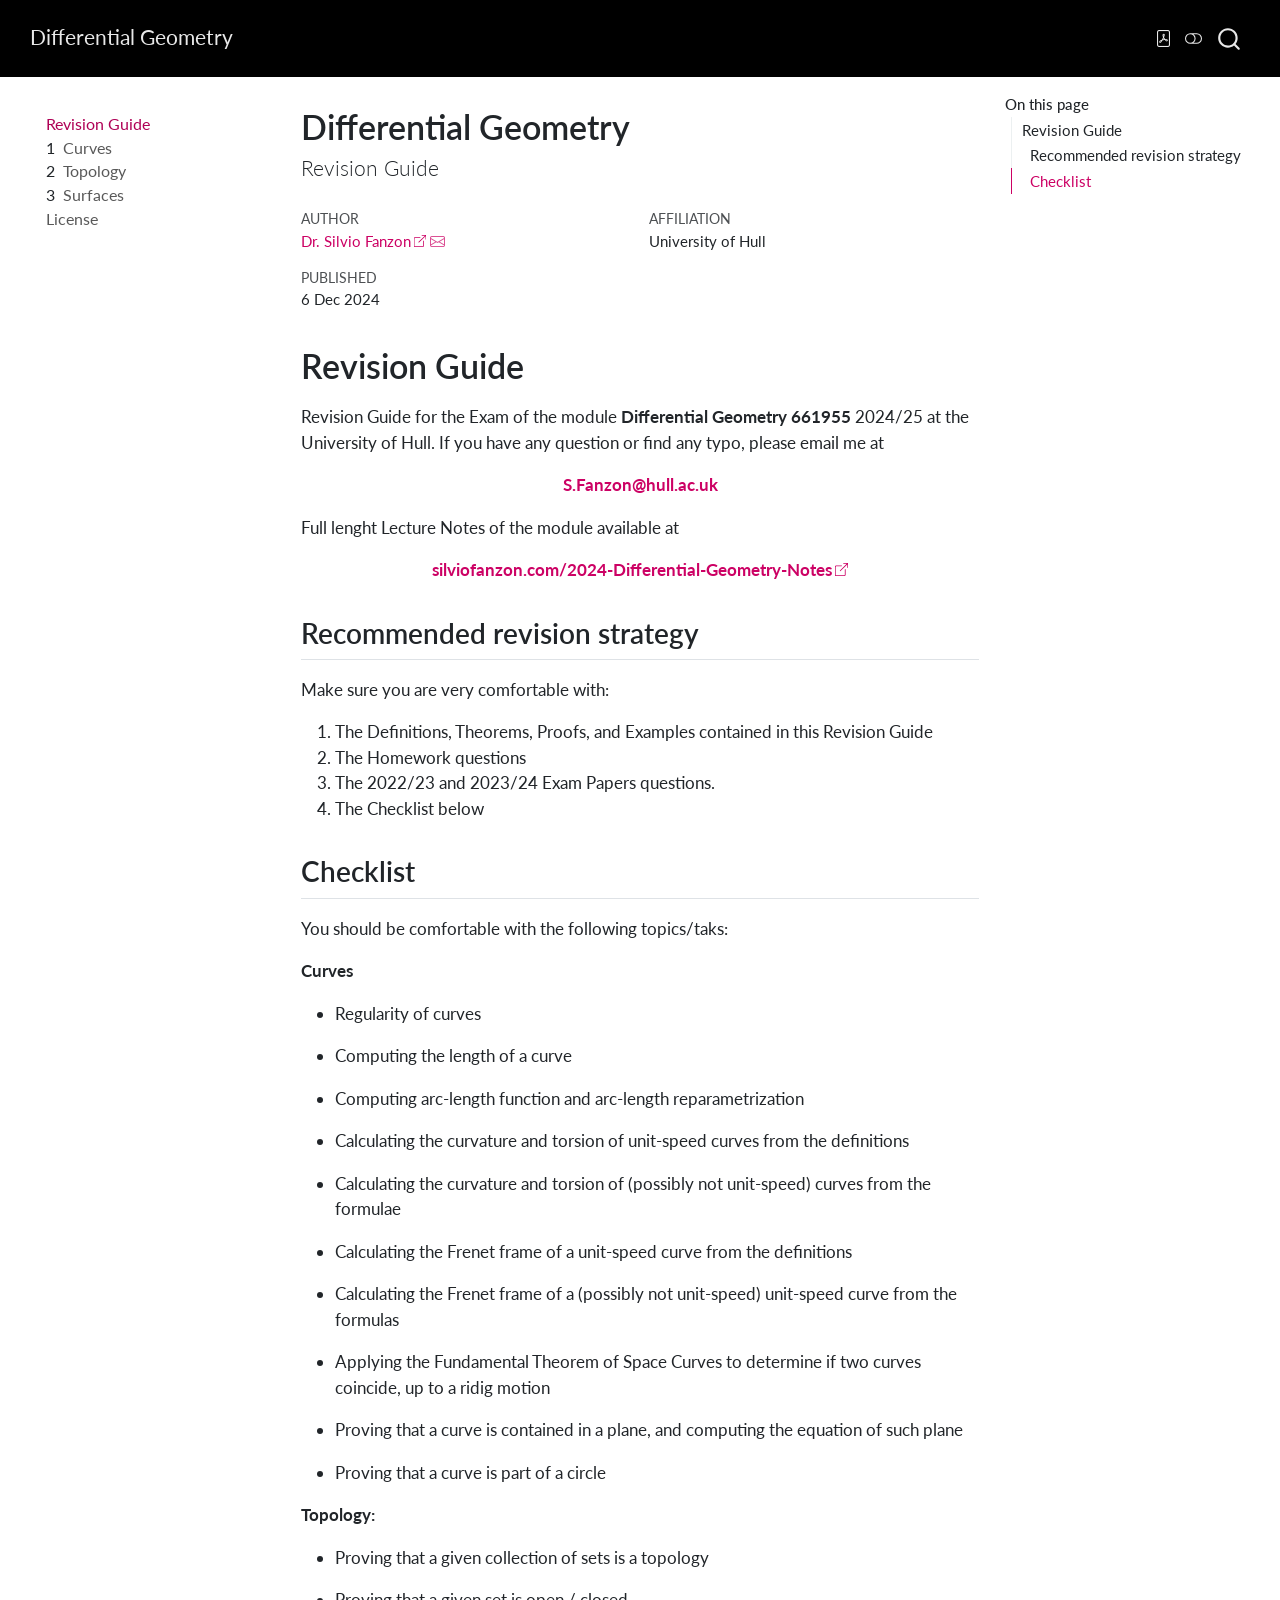
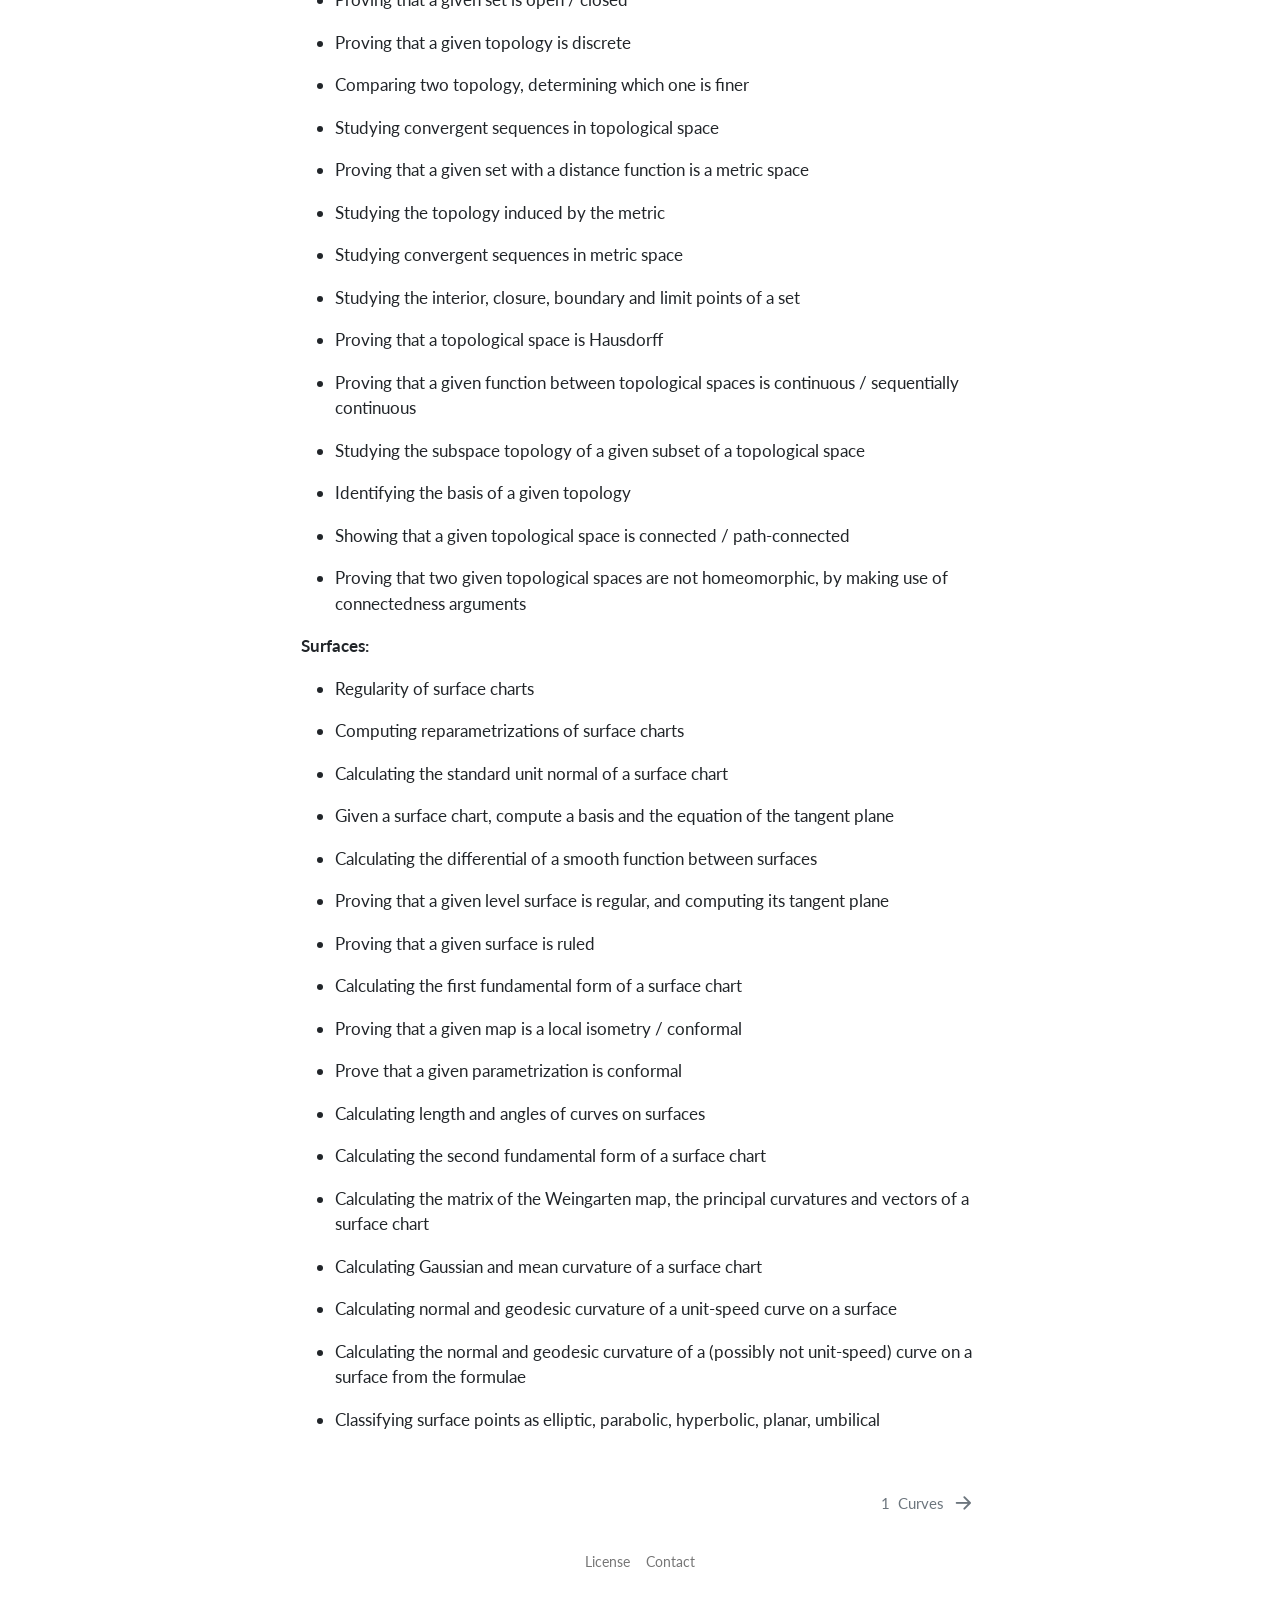
==== commit 8bbfdff0: "Signed-off-by: Silvio Fanzon <silvio.fanzon@gmail.com>" ====
--- a/docs/index.html
+++ b/docs/index.html
@@ -7,7 +7,6 @@
 <meta name="viewport" content="width=device-width, initial-scale=1.0, user-scalable=yes">
 
 <meta name="author" content="Dr.&nbsp;Silvio Fanzon">
-<meta name="dcterms.date" content="2024-11-27">
 
 <title>Differential Geometry</title>
 <style>
@@ -81,65 +80,65 @@
   --color1: #f4cce0;
   --color2: #db4d92;
 }
+.Proof {
+  --color1: #f1f1f2;
+  --color2: #c0c0c1;
+}
+.Remark {
+  --color1: #bce5de;
+  --color2: #21aa93;
+}
+.Warning {
+  --color1: #f4cce0;
+  --color2: #db4d92;
+}
+.Question {
+  --color1: #f4cce0;
+  --color2: #db4d92;
+}
+.Example {
+  --color1: #bce5de;
+  --color2: #21aa93;
+}
+.Axiom {
+  --color1: #f4cce0;
+  --color2: #db4d92;
+}
+.Proposition {
+  --color1: #f4cce0;
+  --color2: #db4d92;
+}
 .Theorem {
   --color1: #f4cce0;
   --color2: #db4d92;
 }
+.Conjecture {
+  --color1: #f4cce0;
+  --color2: #db4d92;
+}
+.Definition {
+  --color1: #c6e6ed;
+  --color2: #1995ad;
+}
+.Problem {
+  --color1: #f4cce0;
+  --color2: #db4d92;
+}
+.Notation {
+  --color1: #c6e6ed;
+  --color2: #1995ad;
+}
 .Lemma {
   --color1: #f4cce0;
   --color2: #db4d92;
 }
-.Example {
-  --color1: #bce5de;
-  --color2: #21aa93;
-}
-.Question {
+.Corollary {
   --color1: #f4cce0;
   --color2: #db4d92;
 }
 .DONE {
   --color1: #cce7b1;
   --color2: #86b754;
-}
-.Warning {
-  --color1: #f4cce0;
-  --color2: #db4d92;
-}
-.Corollary {
-  --color1: #f4cce0;
-  --color2: #db4d92;
-}
-.Proposition {
-  --color1: #f4cce0;
-  --color2: #db4d92;
-}
-.Notation {
-  --color1: #c6e6ed;
-  --color2: #1995ad;
-}
-.Problem {
-  --color1: #f4cce0;
-  --color2: #db4d92;
-}
-.Remark {
-  --color1: #bce5de;
-  --color2: #21aa93;
-}
-.Definition {
-  --color1: #c6e6ed;
-  --color2: #1995ad;
-}
-.Proof {
-  --color1: #f1f1f2;
-  --color2: #c0c0c1;
-}
-.Conjecture {
-  --color1: #f4cce0;
-  --color2: #db4d92;
-}
-.Axiom {
-  --color1: #f4cce0;
-  --color2: #db4d92;
 }
 </style>
 
@@ -259,7 +258,7 @@
     <div>
     <div class="quarto-title-meta-heading">Published</div>
     <div class="quarto-title-meta-contents">
-      <p class="date">27 Nov 2024</p>
+      <p class="date">6 Dec 2024</p>
     </div>
   </div>
   
@@ -273,7 +272,7 @@
 
 <section id="revision-guide" class="level1 unnumbered">
 <h1 class="unnumbered">Revision Guide</h1>
-<p>Revision Guide document for the module <strong>Differential Geometry 661955</strong> 2024/25 at the University of Hull. If you have any question or find any typo, please email me at</p>
+<p>Revision Guide for the Exam of the module <strong>Differential Geometry 661955</strong> 2024/25 at the University of Hull. If you have any question or find any typo, please email me at</p>
 <div style="text-align: center;">
 <p><strong><a href="mailto:%20S.Fanzon@hull.ac.uk">S.Fanzon@hull.ac.uk</a></strong></p>
 </div>
@@ -294,25 +293,43 @@
 <section id="checklist" class="level2 unnumbered">
 <h2 class="unnumbered anchored" data-anchor-id="checklist">Checklist</h2>
 <p>You should be comfortable with the following topics/taks:</p>
-<p>You should be comfortable with the following topics/tasks:</p>
 <p><strong>Curves</strong></p>
 <ul>
 <li><p>Regularity of curves</p></li>
-<li><p>Length, arc-length, and arc-length reparametrization</p></li>
-<li><p>Calculating the curvature and torsion of unit speed curves from the definitions</p></li>
-<li><p>Calculating the curvature and torsion of (possibly not unit speed) curves from the formulae</p></li>
-<li><p>Calculating the Frenet frame of a unit-speed curve</p></li>
+<li><p>Computing the length of a curve</p></li>
+<li><p>Computing arc-length function and arc-length reparametrization</p></li>
+<li><p>Calculating the curvature and torsion of unit-speed curves from the definitions</p></li>
+<li><p>Calculating the curvature and torsion of (possibly not unit-speed) curves from the formulae</p></li>
+<li><p>Calculating the Frenet frame of a unit-speed curve from the definitions</p></li>
+<li><p>Calculating the Frenet frame of a (possibly not unit-speed) unit-speed curve from the formulas</p></li>
 <li><p>Applying the Fundamental Theorem of Space Curves to determine if two curves coincide, up to a ridig motion</p></li>
 <li><p>Proving that a curve is contained in a plane, and computing the equation of such plane</p></li>
 <li><p>Proving that a curve is part of a circle</p></li>
 </ul>
-<p><strong>Topology:</strong> To be completed</p>
+<p><strong>Topology:</strong></p>
+<ul>
+<li><p>Proving that a given collection of sets is a topology</p></li>
+<li><p>Proving that a given set is open / closed</p></li>
+<li><p>Proving that a given topology is discrete</p></li>
+<li><p>Comparing two topology, determining which one is finer</p></li>
+<li><p>Studying convergent sequences in topological space</p></li>
+<li><p>Proving that a given set with a distance function is a metric space</p></li>
+<li><p>Studying the topology induced by the metric</p></li>
+<li><p>Studying convergent sequences in metric space</p></li>
+<li><p>Studying the interior, closure, boundary and limit points of a set</p></li>
+<li><p>Proving that a topological space is Hausdorff</p></li>
+<li><p>Proving that a given function between topological spaces is continuous / sequentially continuous</p></li>
+<li><p>Studying the subspace topology of a given subset of a topological space</p></li>
+<li><p>Identifying the basis of a given topology</p></li>
+<li><p>Showing that a given topological space is connected / path-connected</p></li>
+<li><p>Proving that two given topological spaces are not homeomorphic, by making use of connectedness arguments</p></li>
+</ul>
 <p><strong>Surfaces:</strong></p>
 <ul>
 <li><p>Regularity of surface charts</p></li>
-<li><p>Computing reparametrizations</p></li>
-<li><p>Computing a basis and the equation of the tangent plane</p></li>
+<li><p>Computing reparametrizations of surface charts</p></li>
 <li><p>Calculating the standard unit normal of a surface chart</p></li>
+<li><p>Given a surface chart, compute a basis and the equation of the tangent plane</p></li>
 <li><p>Calculating the differential of a smooth function between surfaces</p></li>
 <li><p>Proving that a given level surface is regular, and computing its tangent plane</p></li>
 <li><p>Proving that a given surface is ruled</p></li>
@@ -321,10 +338,11 @@
 <li><p>Prove that a given parametrization is conformal</p></li>
 <li><p>Calculating length and angles of curves on surfaces</p></li>
 <li><p>Calculating the second fundamental form of a surface chart</p></li>
-<li><p>Calculating the matrix of the Weingarten map, the principal curvatures, and principal directions of a surface chart</p></li>
+<li><p>Calculating the matrix of the Weingarten map, the principal curvatures and vectors of a surface chart</p></li>
 <li><p>Calculating Gaussian and mean curvature of a surface chart</p></li>
-<li><p>Calculating normal and geodesic curvature of a curve on a surface</p></li>
-<li><p>Classifying points of a surface as elliptic, parabolic, hyperbolic, planar</p></li>
+<li><p>Calculating normal and geodesic curvature of a unit-speed curve on a surface</p></li>
+<li><p>Calculating the normal and geodesic curvature of a (possibly not unit-speed) curve on a surface from the formulae</p></li>
+<li><p>Classifying surface points as elliptic, parabolic, hyperbolic, planar, umbilical</p></li>
 </ul>
 
 
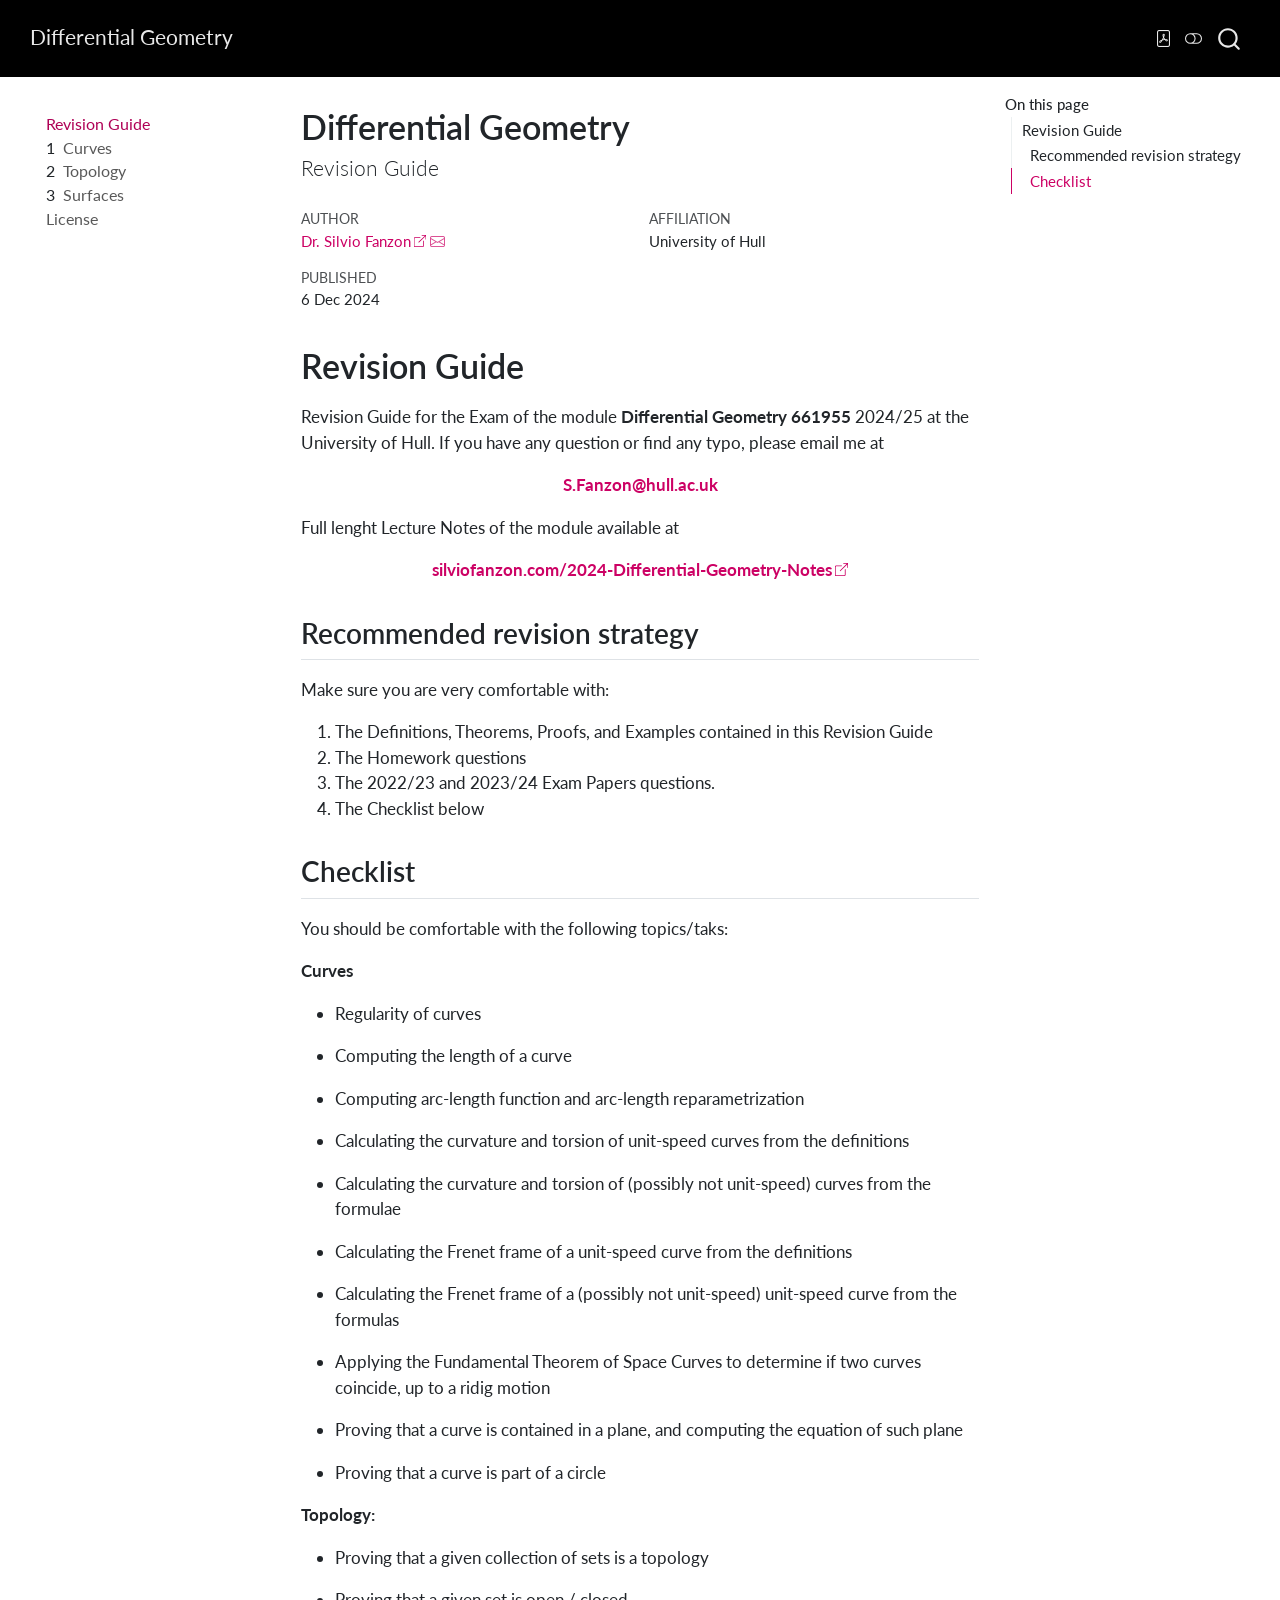
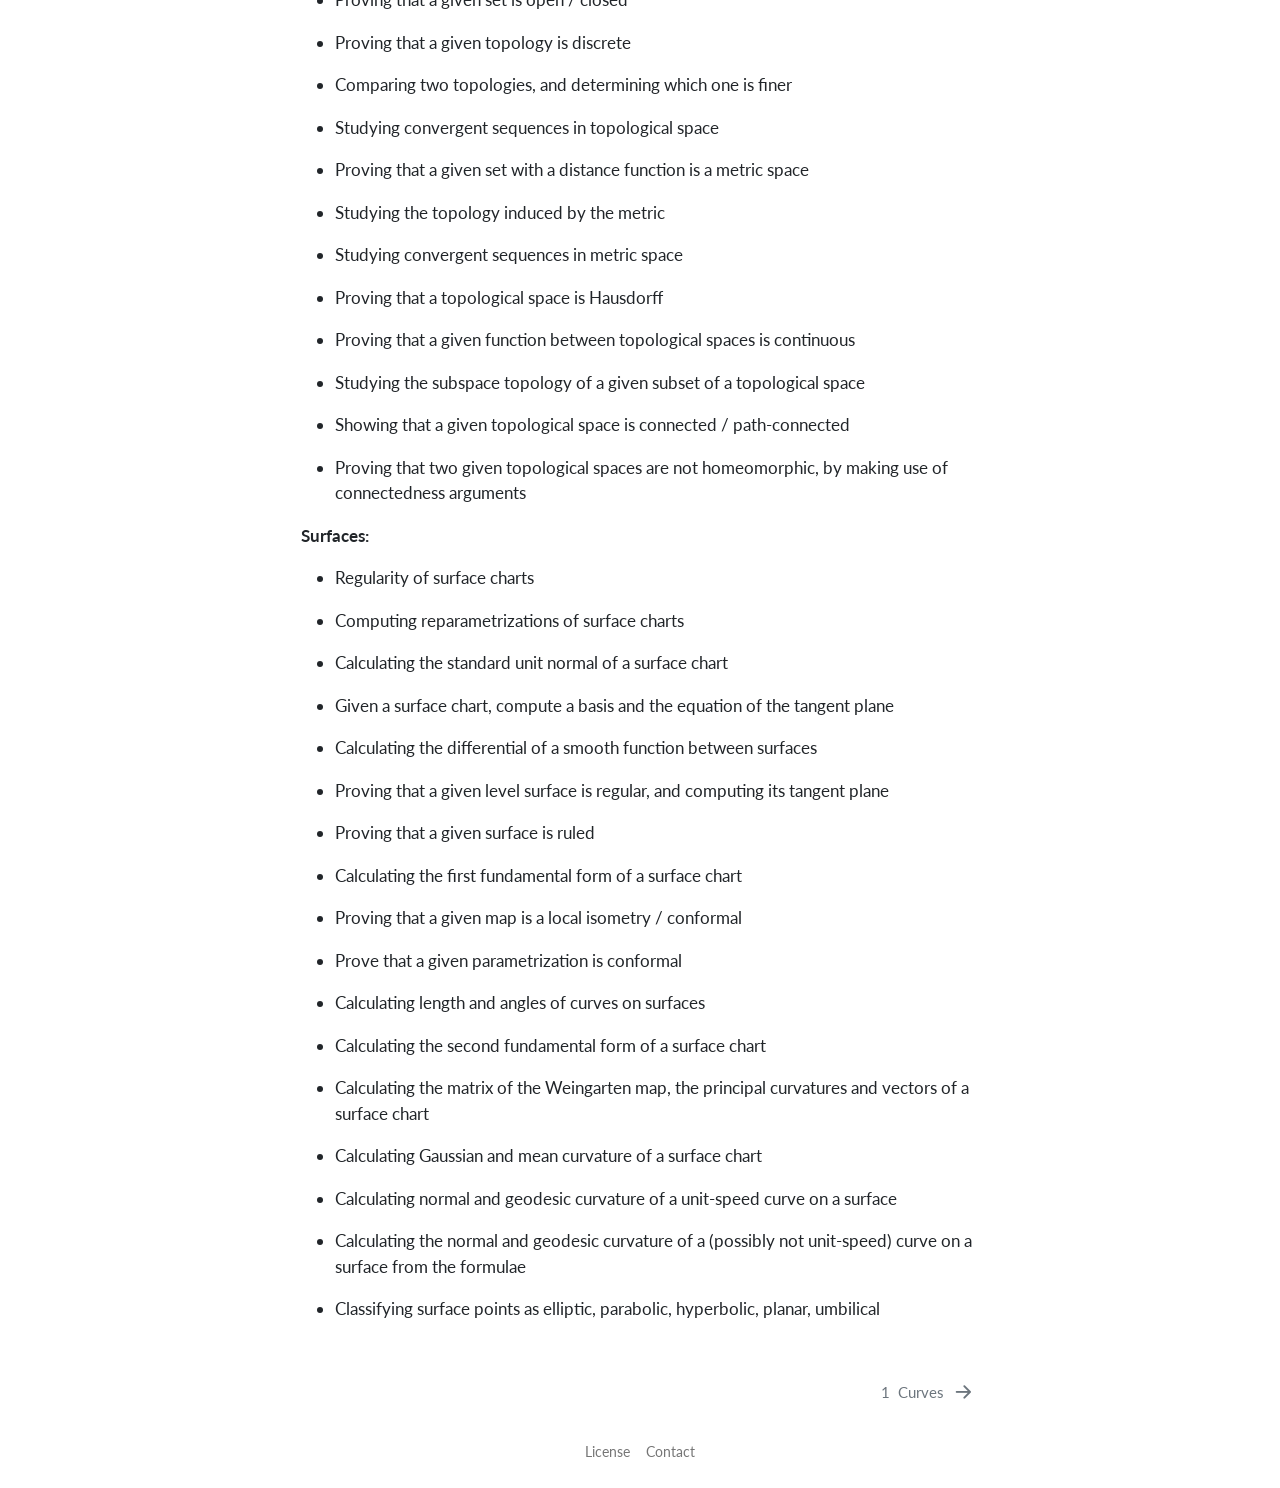
==== commit b1d07204: "Signed-off-by: Silvio Fanzon <silvio.fanzon@gmail.com>" ====
--- a/docs/index.html
+++ b/docs/index.html
@@ -72,73 +72,73 @@
   }
 }</script>
 <style>
+.Conjecture {
+  --color1: #f4cce0;
+  --color2: #db4d92;
+}
+.Problem {
+  --color1: #f4cce0;
+  --color2: #db4d92;
+}
+.Proof {
+  --color1: #f1f1f2;
+  --color2: #c0c0c1;
+}
+.DONE {
+  --color1: #cce7b1;
+  --color2: #86b754;
+}
 .TODO {
   --color1: #e7b1b4;
   --color2: #8c3236;
 }
+.Lemma {
+  --color1: #f4cce0;
+  --color2: #db4d92;
+}
+.Axiom {
+  --color1: #f4cce0;
+  --color2: #db4d92;
+}
 .Important {
   --color1: #f4cce0;
   --color2: #db4d92;
 }
-.Proof {
-  --color1: #f1f1f2;
-  --color2: #c0c0c1;
+.Notation {
+  --color1: #c6e6ed;
+  --color2: #1995ad;
+}
+.Corollary {
+  --color1: #f4cce0;
+  --color2: #db4d92;
+}
+.Example {
+  --color1: #bce5de;
+  --color2: #21aa93;
+}
+.Warning {
+  --color1: #f4cce0;
+  --color2: #db4d92;
+}
+.Proposition {
+  --color1: #f4cce0;
+  --color2: #db4d92;
+}
+.Definition {
+  --color1: #c6e6ed;
+  --color2: #1995ad;
+}
+.Question {
+  --color1: #f4cce0;
+  --color2: #db4d92;
+}
+.Theorem {
+  --color1: #f4cce0;
+  --color2: #db4d92;
 }
 .Remark {
   --color1: #bce5de;
   --color2: #21aa93;
-}
-.Warning {
-  --color1: #f4cce0;
-  --color2: #db4d92;
-}
-.Question {
-  --color1: #f4cce0;
-  --color2: #db4d92;
-}
-.Example {
-  --color1: #bce5de;
-  --color2: #21aa93;
-}
-.Axiom {
-  --color1: #f4cce0;
-  --color2: #db4d92;
-}
-.Proposition {
-  --color1: #f4cce0;
-  --color2: #db4d92;
-}
-.Theorem {
-  --color1: #f4cce0;
-  --color2: #db4d92;
-}
-.Conjecture {
-  --color1: #f4cce0;
-  --color2: #db4d92;
-}
-.Definition {
-  --color1: #c6e6ed;
-  --color2: #1995ad;
-}
-.Problem {
-  --color1: #f4cce0;
-  --color2: #db4d92;
-}
-.Notation {
-  --color1: #c6e6ed;
-  --color2: #1995ad;
-}
-.Lemma {
-  --color1: #f4cce0;
-  --color2: #db4d92;
-}
-.Corollary {
-  --color1: #f4cce0;
-  --color2: #db4d92;
-}
-.DONE {
-  --color1: #cce7b1;
-  --color2: #86b754;
 }
 </style>
 
@@ -311,16 +311,14 @@
 <li><p>Proving that a given collection of sets is a topology</p></li>
 <li><p>Proving that a given set is open / closed</p></li>
 <li><p>Proving that a given topology is discrete</p></li>
-<li><p>Comparing two topology, determining which one is finer</p></li>
+<li><p>Comparing two topologies, and determining which one is finer</p></li>
 <li><p>Studying convergent sequences in topological space</p></li>
 <li><p>Proving that a given set with a distance function is a metric space</p></li>
 <li><p>Studying the topology induced by the metric</p></li>
 <li><p>Studying convergent sequences in metric space</p></li>
-<li><p>Studying the interior, closure, boundary and limit points of a set</p></li>
 <li><p>Proving that a topological space is Hausdorff</p></li>
-<li><p>Proving that a given function between topological spaces is continuous / sequentially continuous</p></li>
+<li><p>Proving that a given function between topological spaces is continuous</p></li>
 <li><p>Studying the subspace topology of a given subset of a topological space</p></li>
-<li><p>Identifying the basis of a given topology</p></li>
 <li><p>Showing that a given topological space is connected / path-connected</p></li>
 <li><p>Proving that two given topological spaces are not homeomorphic, by making use of connectedness arguments</p></li>
 </ul>
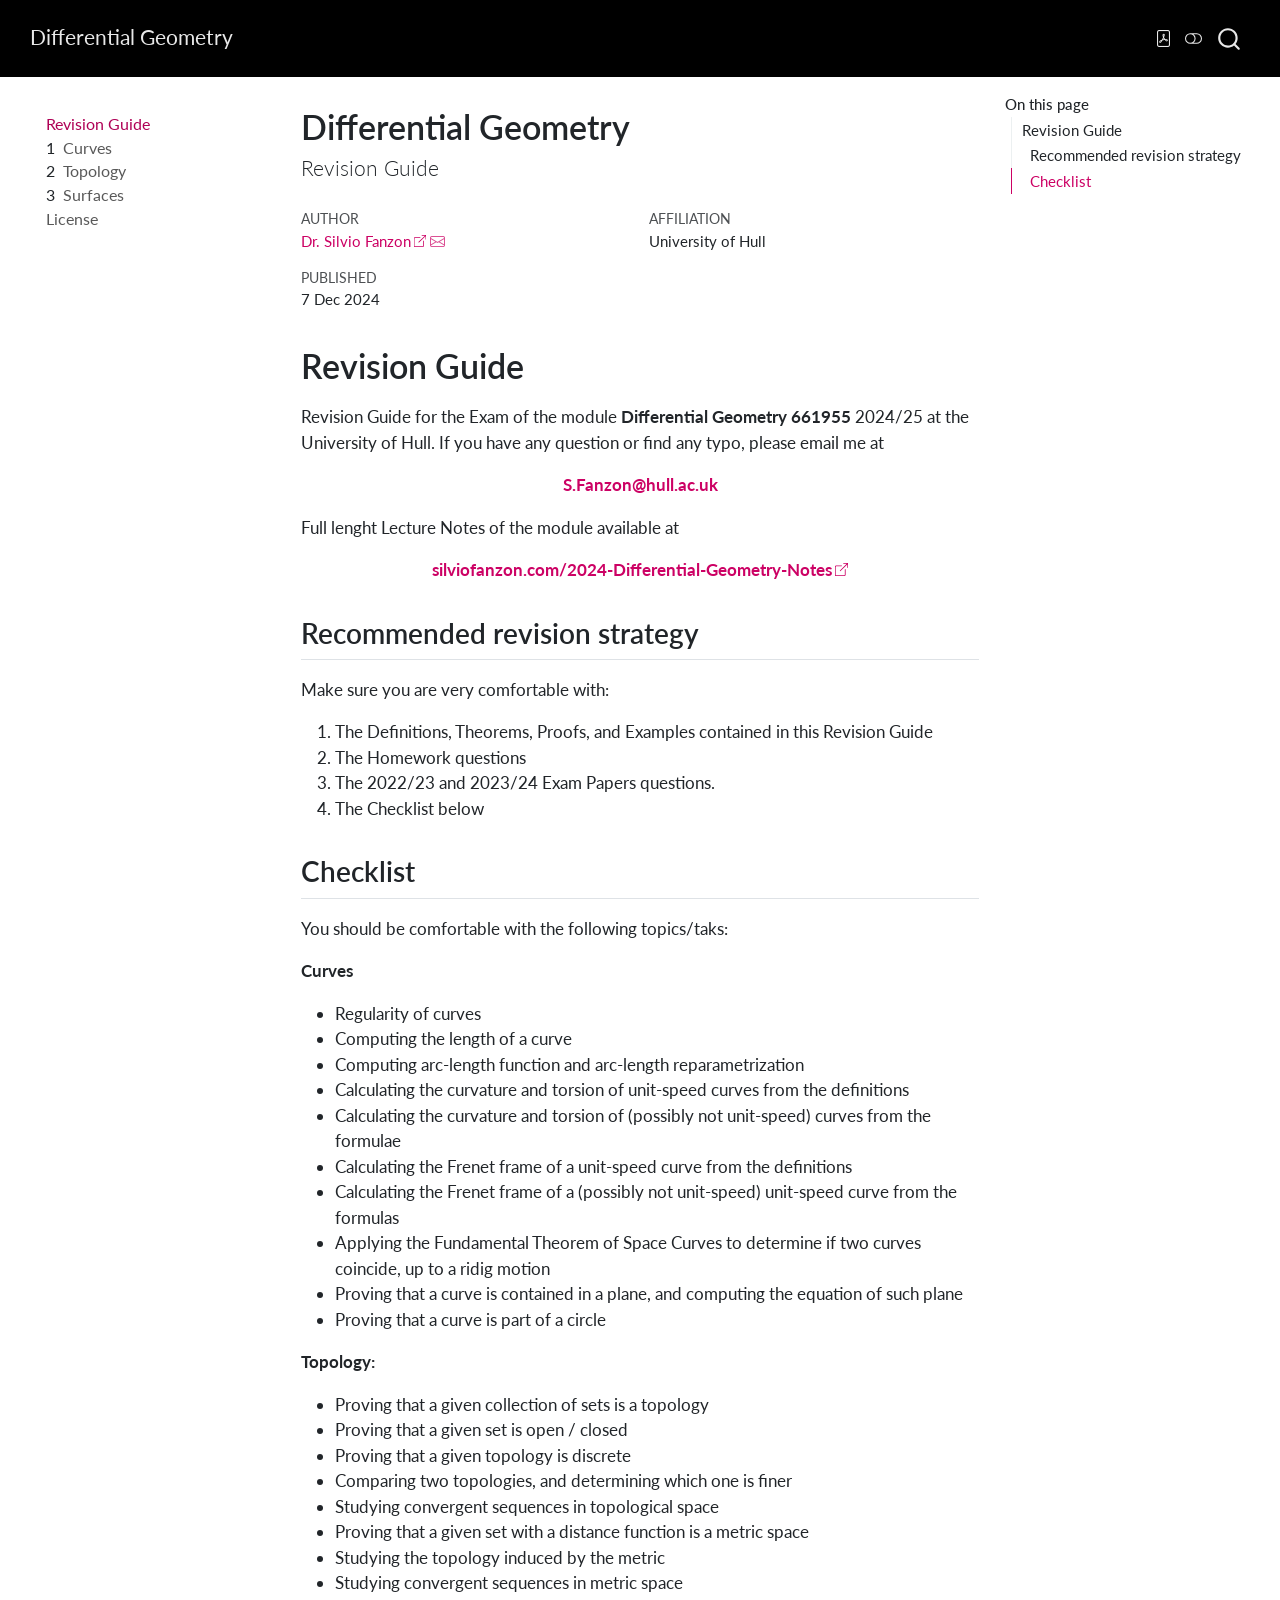
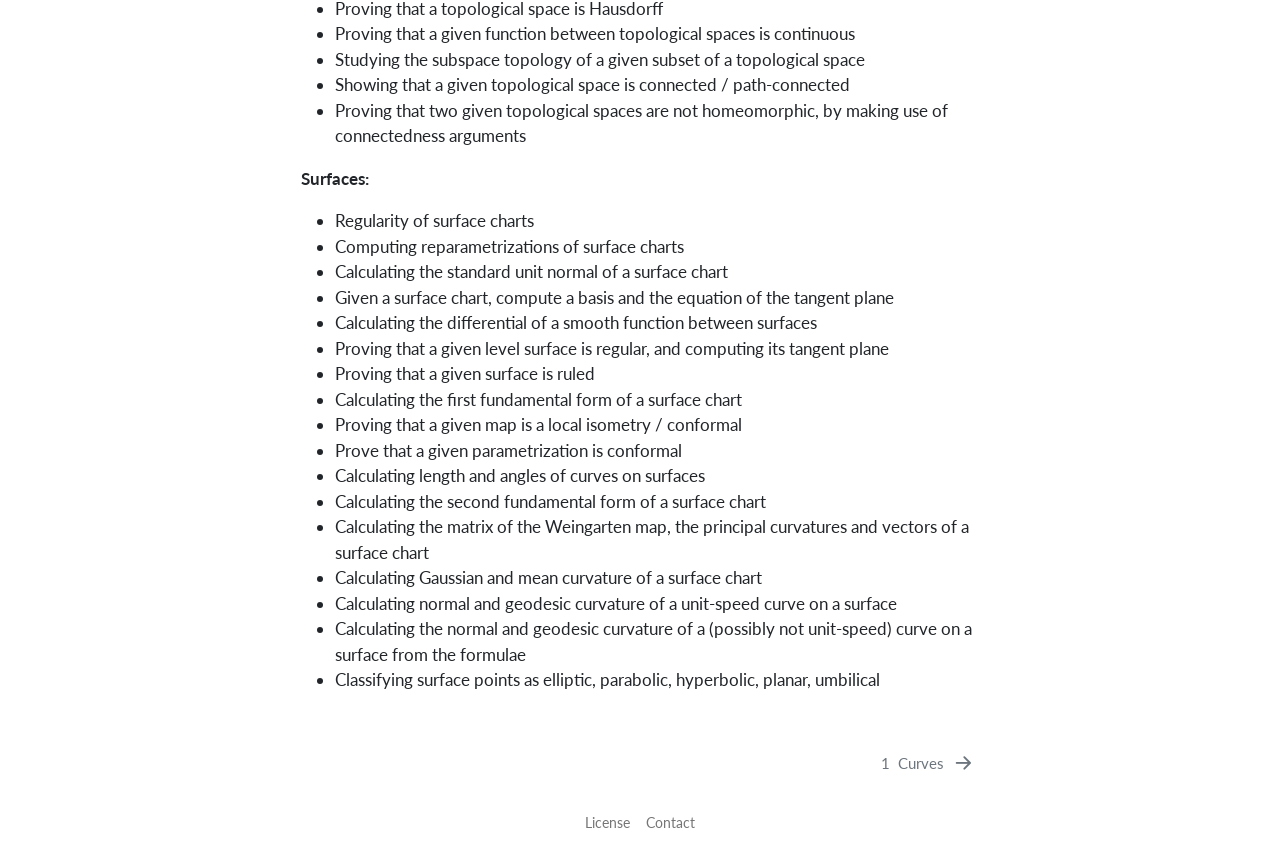
==== commit fa9f0fe6: "Signed-off-by: Silvio Fanzon <silvio.fanzon@gmail.com>" ====
--- a/docs/index.html
+++ b/docs/index.html
@@ -72,35 +72,63 @@
   }
 }</script>
 <style>
+.Warning {
+  --color1: #f4cce0;
+  --color2: #db4d92;
+}
+.Proof {
+  --color1: #f1f1f2;
+  --color2: #c0c0c1;
+}
+.Lemma {
+  --color1: #f4cce0;
+  --color2: #db4d92;
+}
+.Axiom {
+  --color1: #f4cce0;
+  --color2: #db4d92;
+}
+.Definition {
+  --color1: #c6e6ed;
+  --color2: #1995ad;
+}
+.Corollary {
+  --color1: #f4cce0;
+  --color2: #db4d92;
+}
+.DONE {
+  --color1: #cce7b1;
+  --color2: #86b754;
+}
+.Important {
+  --color1: #f4cce0;
+  --color2: #db4d92;
+}
+.TODO {
+  --color1: #e7b1b4;
+  --color2: #8c3236;
+}
+.Remark {
+  --color1: #bce5de;
+  --color2: #21aa93;
+}
+.Problem {
+  --color1: #f4cce0;
+  --color2: #db4d92;
+}
+.Example {
+  --color1: #bce5de;
+  --color2: #21aa93;
+}
 .Conjecture {
   --color1: #f4cce0;
   --color2: #db4d92;
 }
-.Problem {
+.Theorem {
   --color1: #f4cce0;
   --color2: #db4d92;
 }
-.Proof {
-  --color1: #f1f1f2;
-  --color2: #c0c0c1;
-}
-.DONE {
-  --color1: #cce7b1;
-  --color2: #86b754;
-}
-.TODO {
-  --color1: #e7b1b4;
-  --color2: #8c3236;
-}
-.Lemma {
-  --color1: #f4cce0;
-  --color2: #db4d92;
-}
-.Axiom {
-  --color1: #f4cce0;
-  --color2: #db4d92;
-}
-.Important {
+.Proposition {
   --color1: #f4cce0;
   --color2: #db4d92;
 }
@@ -108,37 +136,9 @@
   --color1: #c6e6ed;
   --color2: #1995ad;
 }
-.Corollary {
-  --color1: #f4cce0;
-  --color2: #db4d92;
-}
-.Example {
-  --color1: #bce5de;
-  --color2: #21aa93;
-}
-.Warning {
-  --color1: #f4cce0;
-  --color2: #db4d92;
-}
-.Proposition {
-  --color1: #f4cce0;
-  --color2: #db4d92;
-}
-.Definition {
-  --color1: #c6e6ed;
-  --color2: #1995ad;
-}
 .Question {
   --color1: #f4cce0;
   --color2: #db4d92;
-}
-.Theorem {
-  --color1: #f4cce0;
-  --color2: #db4d92;
-}
-.Remark {
-  --color1: #bce5de;
-  --color2: #21aa93;
 }
 </style>
 
@@ -258,7 +258,7 @@
     <div>
     <div class="quarto-title-meta-heading">Published</div>
     <div class="quarto-title-meta-contents">
-      <p class="date">6 Dec 2024</p>
+      <p class="date">7 Dec 2024</p>
     </div>
   </div>
   
@@ -295,52 +295,52 @@
 <p>You should be comfortable with the following topics/taks:</p>
 <p><strong>Curves</strong></p>
 <ul>
-<li><p>Regularity of curves</p></li>
-<li><p>Computing the length of a curve</p></li>
-<li><p>Computing arc-length function and arc-length reparametrization</p></li>
-<li><p>Calculating the curvature and torsion of unit-speed curves from the definitions</p></li>
-<li><p>Calculating the curvature and torsion of (possibly not unit-speed) curves from the formulae</p></li>
-<li><p>Calculating the Frenet frame of a unit-speed curve from the definitions</p></li>
-<li><p>Calculating the Frenet frame of a (possibly not unit-speed) unit-speed curve from the formulas</p></li>
-<li><p>Applying the Fundamental Theorem of Space Curves to determine if two curves coincide, up to a ridig motion</p></li>
-<li><p>Proving that a curve is contained in a plane, and computing the equation of such plane</p></li>
-<li><p>Proving that a curve is part of a circle</p></li>
+<li>Regularity of curves</li>
+<li>Computing the length of a curve</li>
+<li>Computing arc-length function and arc-length reparametrization</li>
+<li>Calculating the curvature and torsion of unit-speed curves from the definitions</li>
+<li>Calculating the curvature and torsion of (possibly not unit-speed) curves from the formulae</li>
+<li>Calculating the Frenet frame of a unit-speed curve from the definitions</li>
+<li>Calculating the Frenet frame of a (possibly not unit-speed) unit-speed curve from the formulas</li>
+<li>Applying the Fundamental Theorem of Space Curves to determine if two curves coincide, up to a ridig motion</li>
+<li>Proving that a curve is contained in a plane, and computing the equation of such plane</li>
+<li>Proving that a curve is part of a circle</li>
 </ul>
 <p><strong>Topology:</strong></p>
 <ul>
-<li><p>Proving that a given collection of sets is a topology</p></li>
-<li><p>Proving that a given set is open / closed</p></li>
-<li><p>Proving that a given topology is discrete</p></li>
-<li><p>Comparing two topologies, and determining which one is finer</p></li>
-<li><p>Studying convergent sequences in topological space</p></li>
-<li><p>Proving that a given set with a distance function is a metric space</p></li>
-<li><p>Studying the topology induced by the metric</p></li>
-<li><p>Studying convergent sequences in metric space</p></li>
-<li><p>Proving that a topological space is Hausdorff</p></li>
-<li><p>Proving that a given function between topological spaces is continuous</p></li>
-<li><p>Studying the subspace topology of a given subset of a topological space</p></li>
-<li><p>Showing that a given topological space is connected / path-connected</p></li>
-<li><p>Proving that two given topological spaces are not homeomorphic, by making use of connectedness arguments</p></li>
+<li>Proving that a given collection of sets is a topology</li>
+<li>Proving that a given set is open / closed</li>
+<li>Proving that a given topology is discrete</li>
+<li>Comparing two topologies, and determining which one is finer</li>
+<li>Studying convergent sequences in topological space</li>
+<li>Proving that a given set with a distance function is a metric space</li>
+<li>Studying the topology induced by the metric</li>
+<li>Studying convergent sequences in metric space</li>
+<li>Proving that a topological space is Hausdorff</li>
+<li>Proving that a given function between topological spaces is continuous</li>
+<li>Studying the subspace topology of a given subset of a topological space</li>
+<li>Showing that a given topological space is connected / path-connected</li>
+<li>Proving that two given topological spaces are not homeomorphic, by making use of connectedness arguments</li>
 </ul>
 <p><strong>Surfaces:</strong></p>
 <ul>
-<li><p>Regularity of surface charts</p></li>
-<li><p>Computing reparametrizations of surface charts</p></li>
-<li><p>Calculating the standard unit normal of a surface chart</p></li>
-<li><p>Given a surface chart, compute a basis and the equation of the tangent plane</p></li>
-<li><p>Calculating the differential of a smooth function between surfaces</p></li>
-<li><p>Proving that a given level surface is regular, and computing its tangent plane</p></li>
-<li><p>Proving that a given surface is ruled</p></li>
-<li><p>Calculating the first fundamental form of a surface chart</p></li>
-<li><p>Proving that a given map is a local isometry / conformal</p></li>
-<li><p>Prove that a given parametrization is conformal</p></li>
-<li><p>Calculating length and angles of curves on surfaces</p></li>
-<li><p>Calculating the second fundamental form of a surface chart</p></li>
-<li><p>Calculating the matrix of the Weingarten map, the principal curvatures and vectors of a surface chart</p></li>
-<li><p>Calculating Gaussian and mean curvature of a surface chart</p></li>
-<li><p>Calculating normal and geodesic curvature of a unit-speed curve on a surface</p></li>
-<li><p>Calculating the normal and geodesic curvature of a (possibly not unit-speed) curve on a surface from the formulae</p></li>
-<li><p>Classifying surface points as elliptic, parabolic, hyperbolic, planar, umbilical</p></li>
+<li>Regularity of surface charts</li>
+<li>Computing reparametrizations of surface charts</li>
+<li>Calculating the standard unit normal of a surface chart</li>
+<li>Given a surface chart, compute a basis and the equation of the tangent plane</li>
+<li>Calculating the differential of a smooth function between surfaces</li>
+<li>Proving that a given level surface is regular, and computing its tangent plane</li>
+<li>Proving that a given surface is ruled</li>
+<li>Calculating the first fundamental form of a surface chart</li>
+<li>Proving that a given map is a local isometry / conformal</li>
+<li>Prove that a given parametrization is conformal</li>
+<li>Calculating length and angles of curves on surfaces</li>
+<li>Calculating the second fundamental form of a surface chart</li>
+<li>Calculating the matrix of the Weingarten map, the principal curvatures and vectors of a surface chart</li>
+<li>Calculating Gaussian and mean curvature of a surface chart</li>
+<li>Calculating normal and geodesic curvature of a unit-speed curve on a surface</li>
+<li>Calculating the normal and geodesic curvature of a (possibly not unit-speed) curve on a surface from the formulae</li>
+<li>Classifying surface points as elliptic, parabolic, hyperbolic, planar, umbilical</li>
 </ul>
 
 
